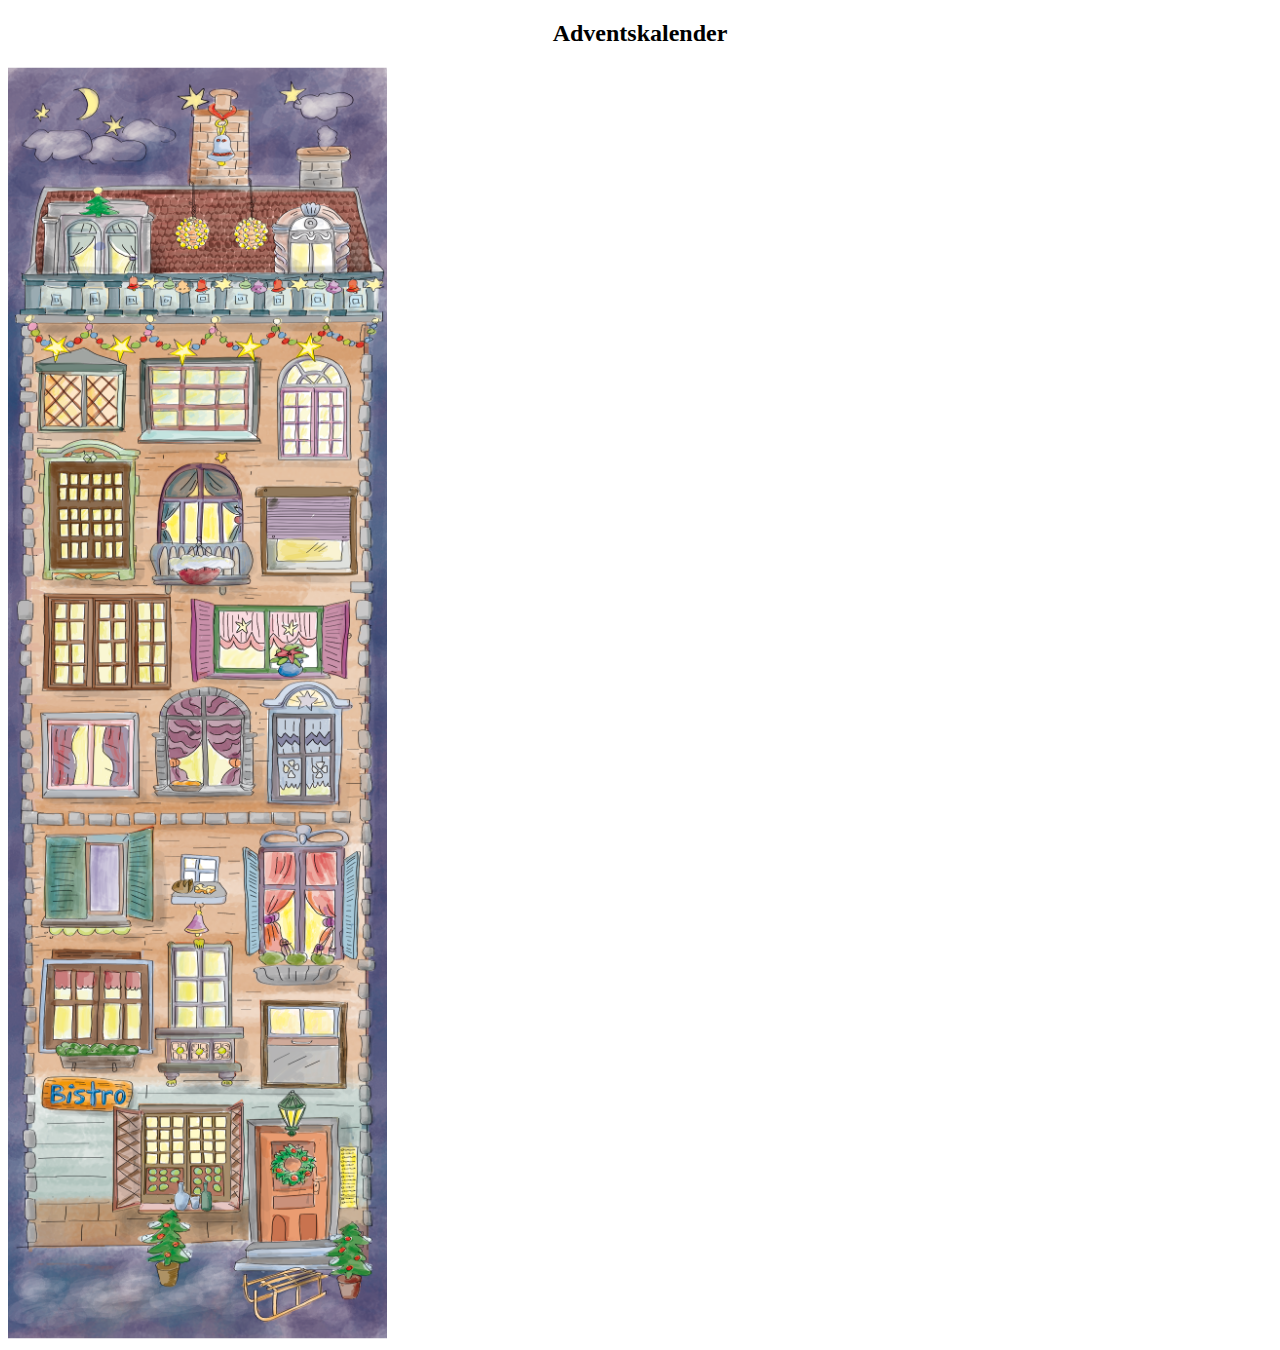
==== adventskalender/index.html @ 2e5c31ef "initial commit" ====
<!DOCTYPE html>
<html lang="en" xmlns="http://www.w3.org/1999/html">
<head>
    <meta charset="UTF-8">
    <link rel="stylesheet" href="./assets/styles/style.css">
    <title>Adventskalender</title>
    <script>
        function test(number) {
            alert('Du hast ' + number + ' geklickt!')
        }
    </script>
</head>
<body>
    <div class="bodycontainer">
        <div>
            <h2 align="center">Adventskalender</h2>
        </div>
        <div class="backgroundcontainer">
            <object class="backgroundimage" data="assets/images/bg.svg" alt="Background" type="image/svg+xml"/></object>
        </div>
    </div>
</body>
</html>
---- adventskalender/assets/styles/style.css ----
.bodycontainer {

}

.backgroundcontainer {

}
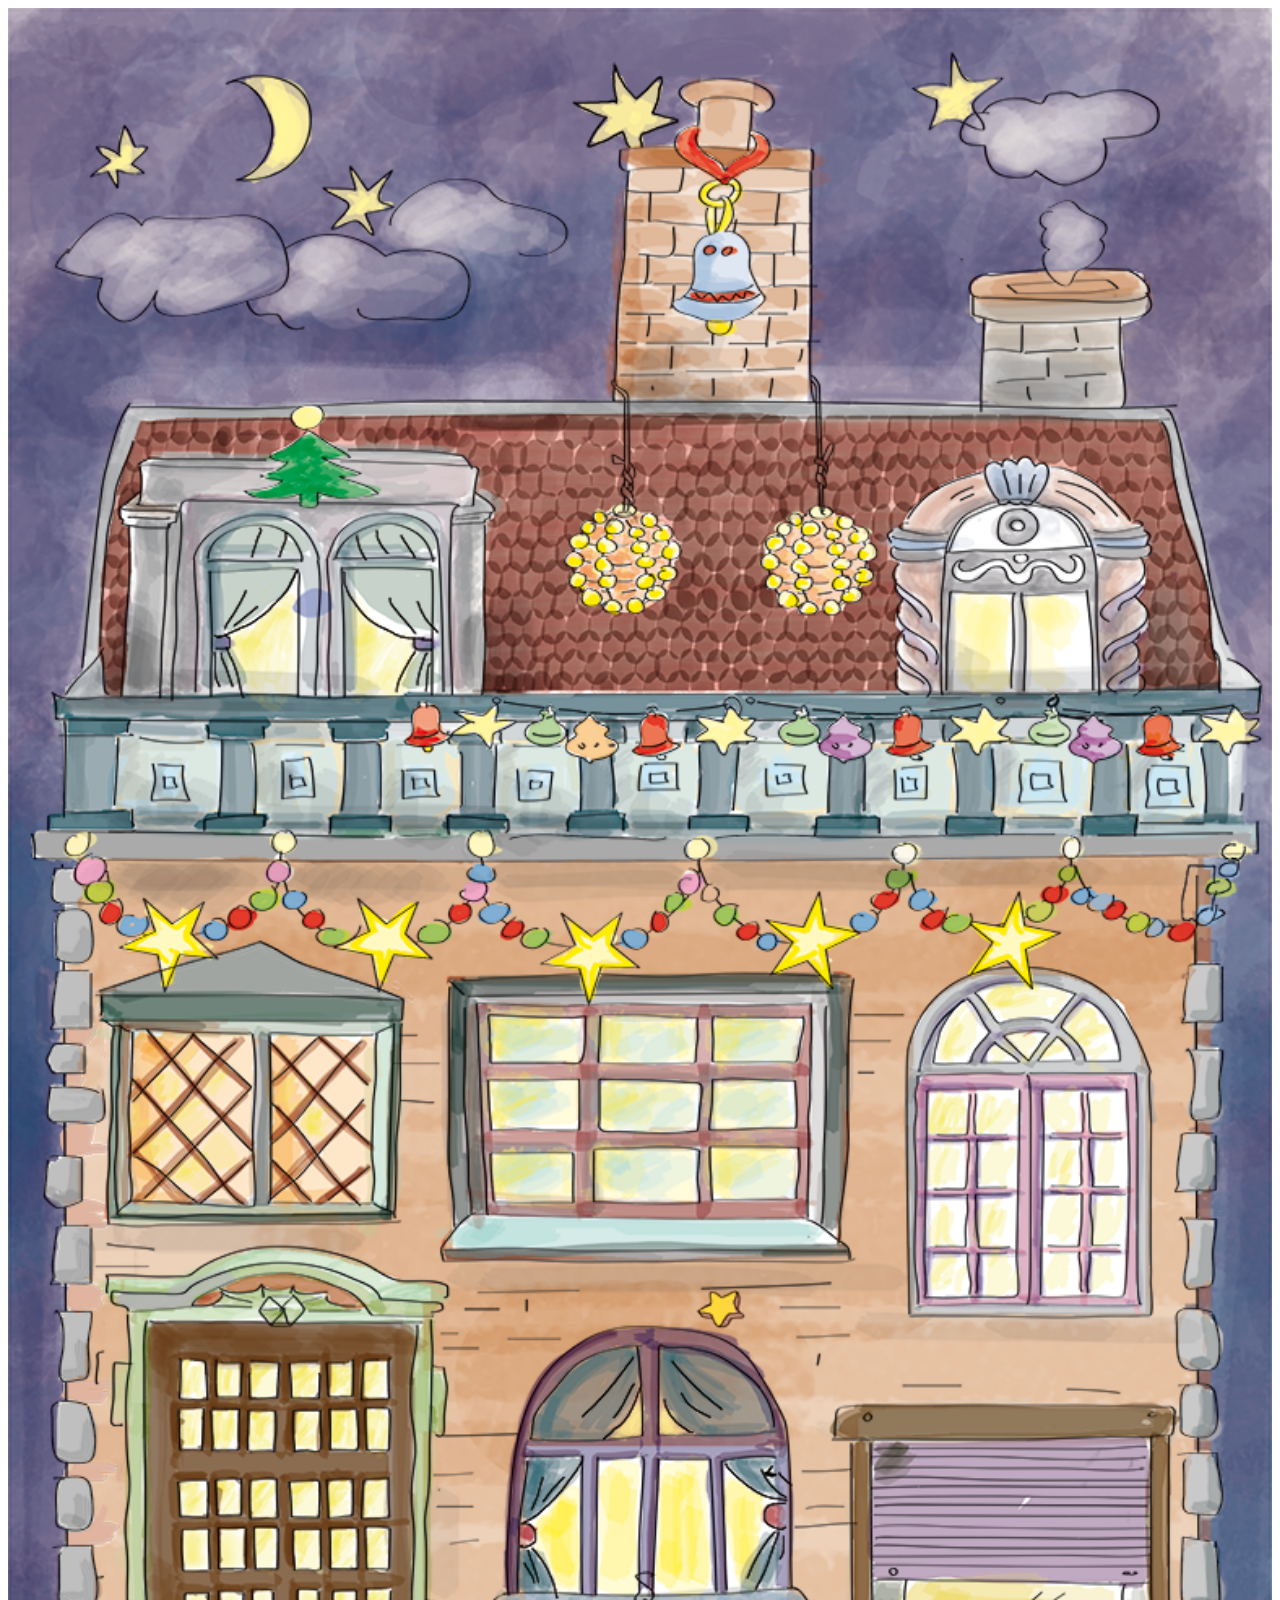
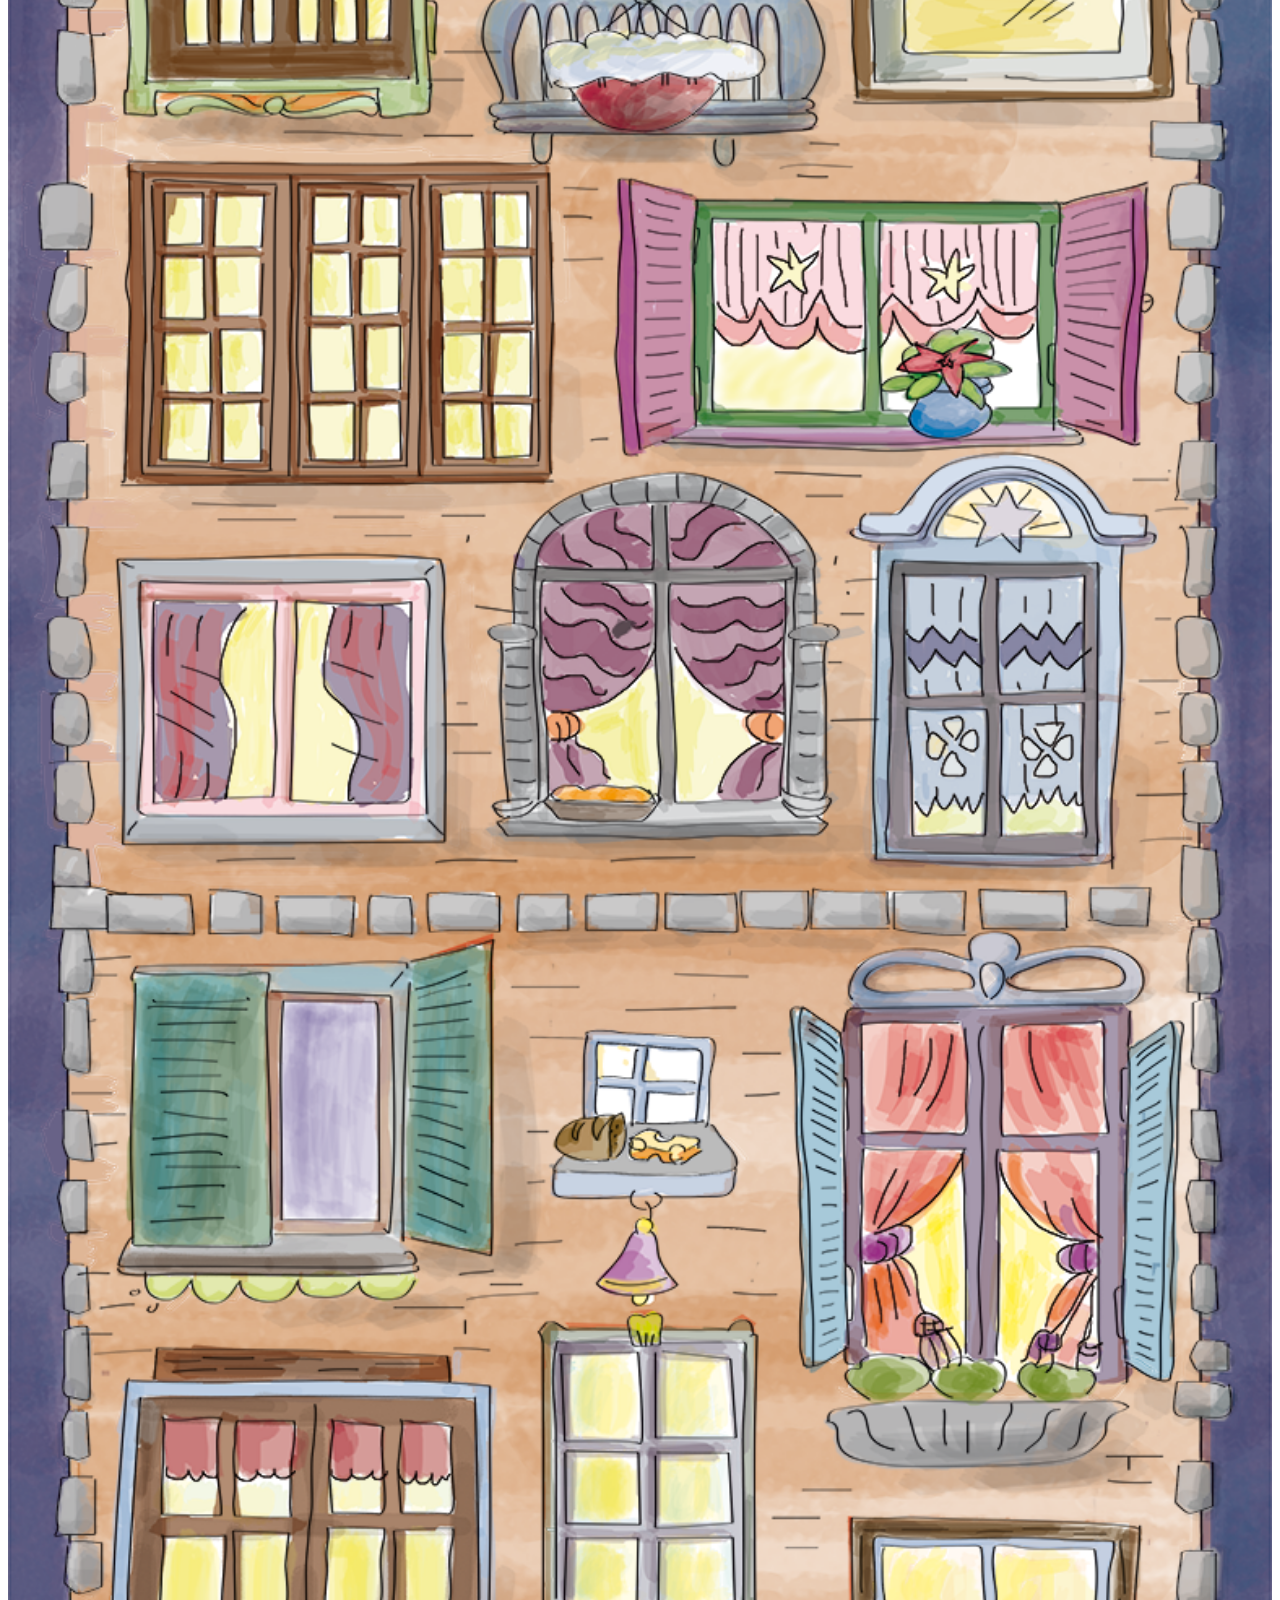
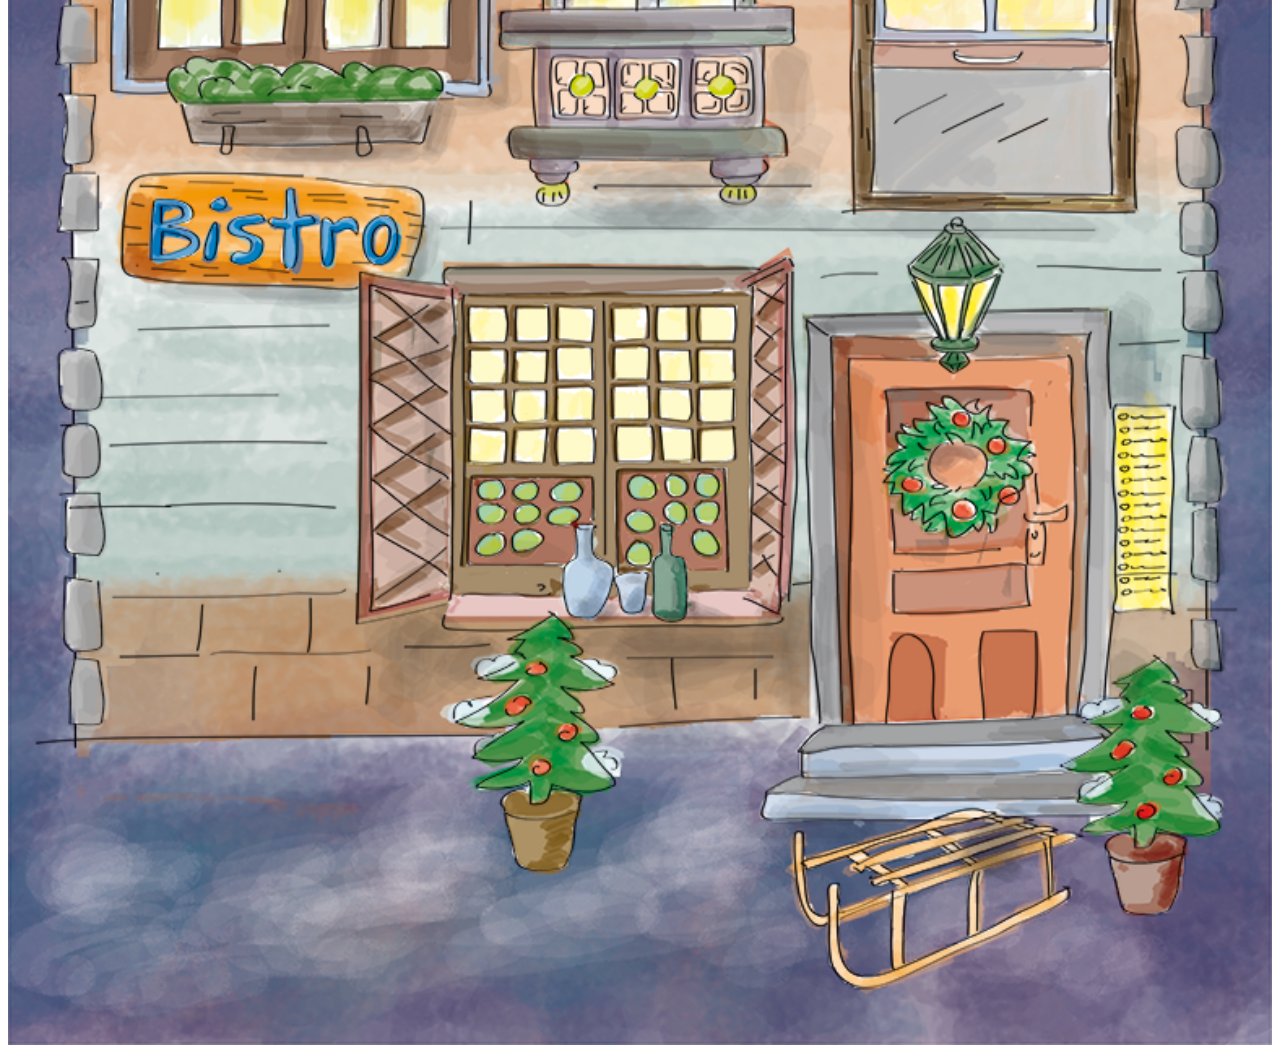
==== commit 27efd22c: "Impl. Modal JS-Logik" ====
--- a/adventskalender/index.html
+++ b/adventskalender/index.html
@@ -4,20 +4,21 @@
     <meta charset="UTF-8">
     <link rel="stylesheet" href="./assets/styles/style.css">
     <title>Adventskalender</title>
-    <script>
-        function test(number) {
-            alert('Du hast ' + number + ' geklickt!')
-        }
-    </script>
+
 </head>
 <body>
-    <div class="bodycontainer">
-        <div>
-            <h2 align="center">Adventskalender</h2>
-        </div>
+<div id="modal" class="modal">
+    <div class="modal-content">
+        <span class="close">&times;</span>
+        <iframe src="assets/views/days/modalContent.html" title="2. Dezember" class="dayFrame" id="iframe"></iframe>
+    </div>
+</div>
+    <div class="bodyContainer">
         <div class="backgroundcontainer">
-            <object class="backgroundimage" data="assets/images/bg.svg" alt="Background" type="image/svg+xml"/></object>
+            <object id="background" class="backgroundimage" data="assets/images/bg.svg" type="image/svg+xml"></object>
         </div>
     </div>
+<script type="text/javascript" src="./assets/js/text.js"></script>
+<script type="text/javascript" src="./assets/js/base.js"></script>
 </body>
 </html>--- a/adventskalender/assets/styles/style.css
+++ b/adventskalender/assets/styles/style.css
@@ -1,7 +1,87 @@
-.bodycontainer {
+body {
+    font-family: Arial, sans-serif;
+}
+h2 {
+    font-size: 20px;
+    text-align: center;
+}
+h3 {
+    font-size: 16px;
+    text-align: center;
+}
+
+.storyText {
+    font-size: 12px;
+    text-align: center;
+}
+
+.bodyContainer {
+    display: flex;
+    justify-content: center;
+}
+
+/* The Modal (background) */
+.modal {
+    display: none; /* Hidden by default */
+    position: fixed; /* Stay in place */
+    z-index: 1; /* Sit on top */
+    left: 0;
+    top: 0;
+    width: 100%; /* Full width */
+    height: 100%; /* Full height */
+    background-color: rgb(0,0,0); /* Fallback color */
+    background-color: rgba(0,0,0,0.4); /* Black w/ opacity */
 
 }
 
+@media screen and (min-width: 768px) {
+    .modal-content {
+        background-color: #fefefe;
+        margin: 5% auto; /* 15% from the top and centered */
+        padding: 20px;
+        width: 90%; /* Could be more or less, depending on screen size */
+        height: 75%;
+        border-radius: 6px;
+    }
+
+    .close {
+        color: #aaa;
+        float: right;
+        font-size: 28px;
+        font-weight: bold;
+    }
+    .close:hover,
+    .close:focus {
+        color: black;
+        text-decoration: none;
+        cursor: pointer;
+    }
+
+    .modalframe {
+
+    }
+    .gifContainer {
+        height: 300px;
+        width: 300px;
+        display: inline-block;
+    }
+    .dayGif {
+        max-height: 100%;
+    }
+
+    .storyContainer {
+
+        display: inline-block;
+    }
+    .dayFrame {
+        border: none;
+        height: 400px;
+        width: 800px;
+    }
+}
 .backgroundcontainer {
-
+    width: 100%;
 }
+.backgroundimage {
+    width: 100%;
+}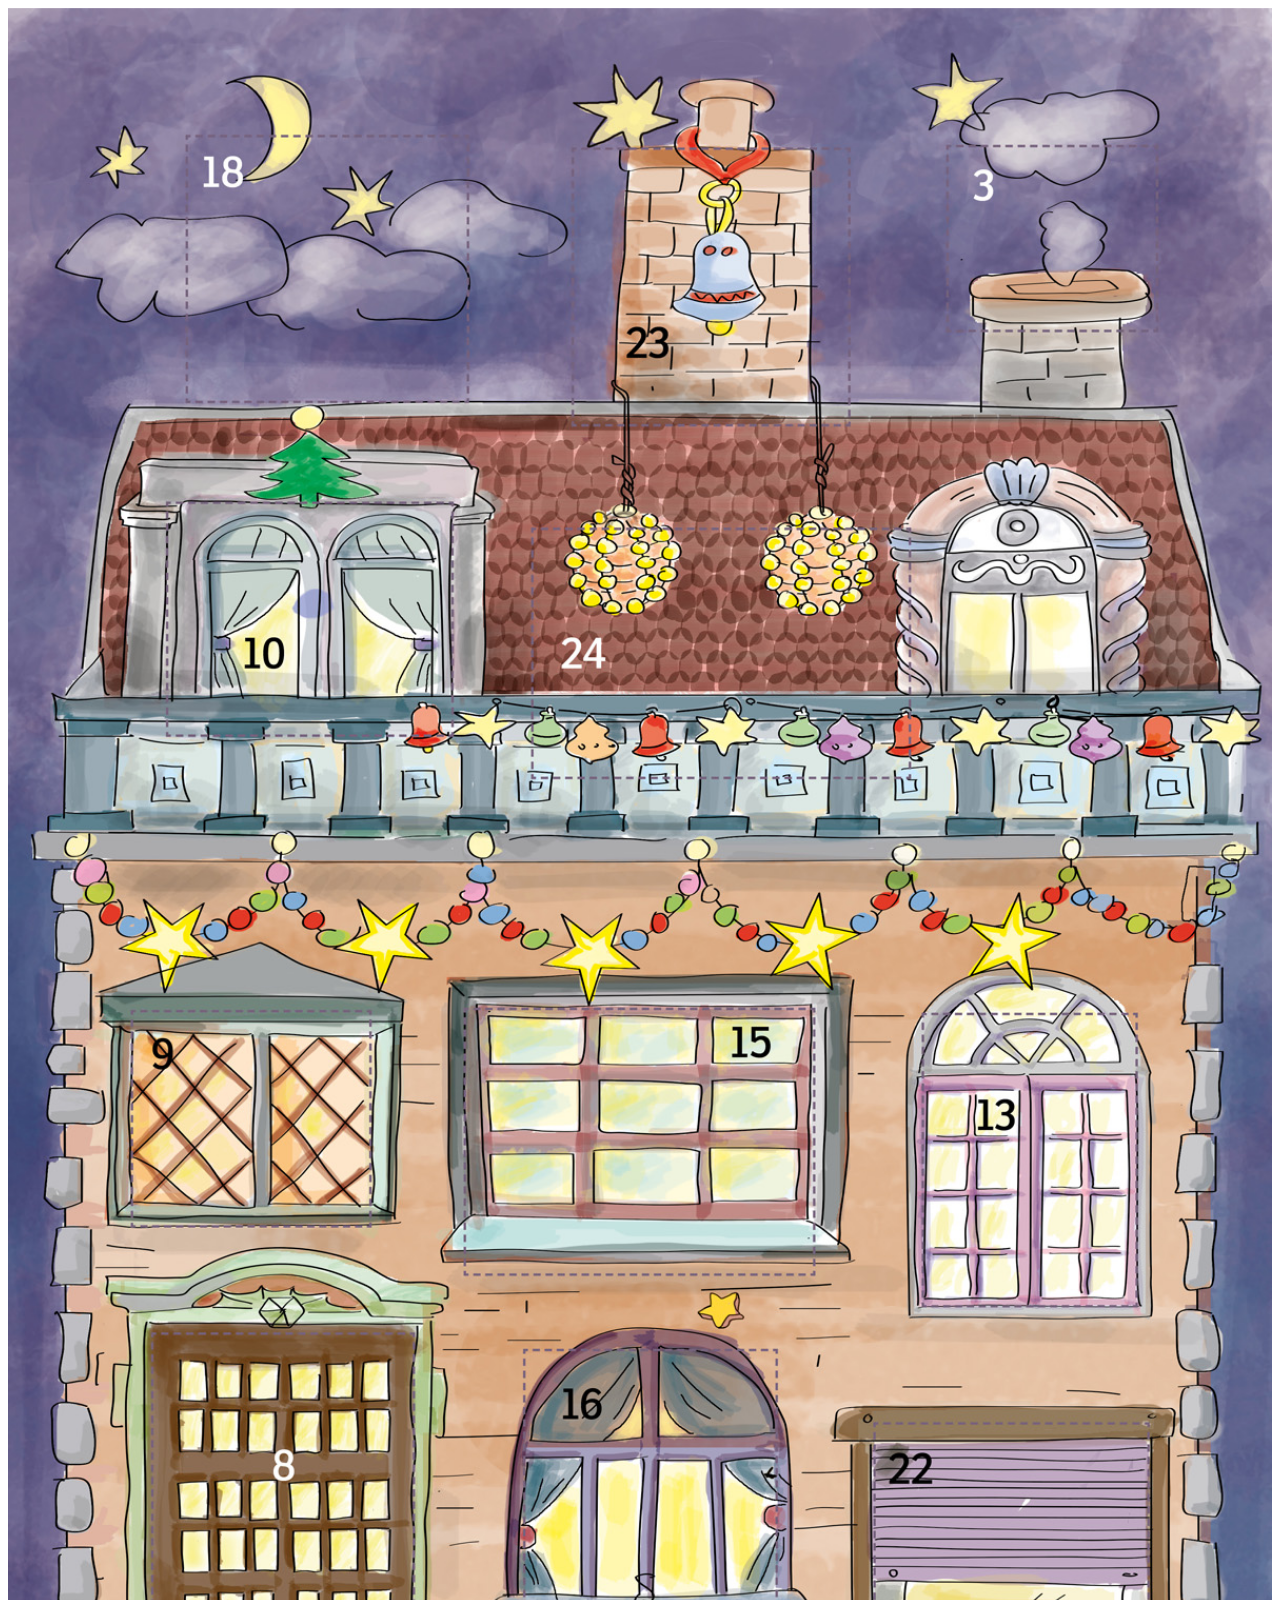
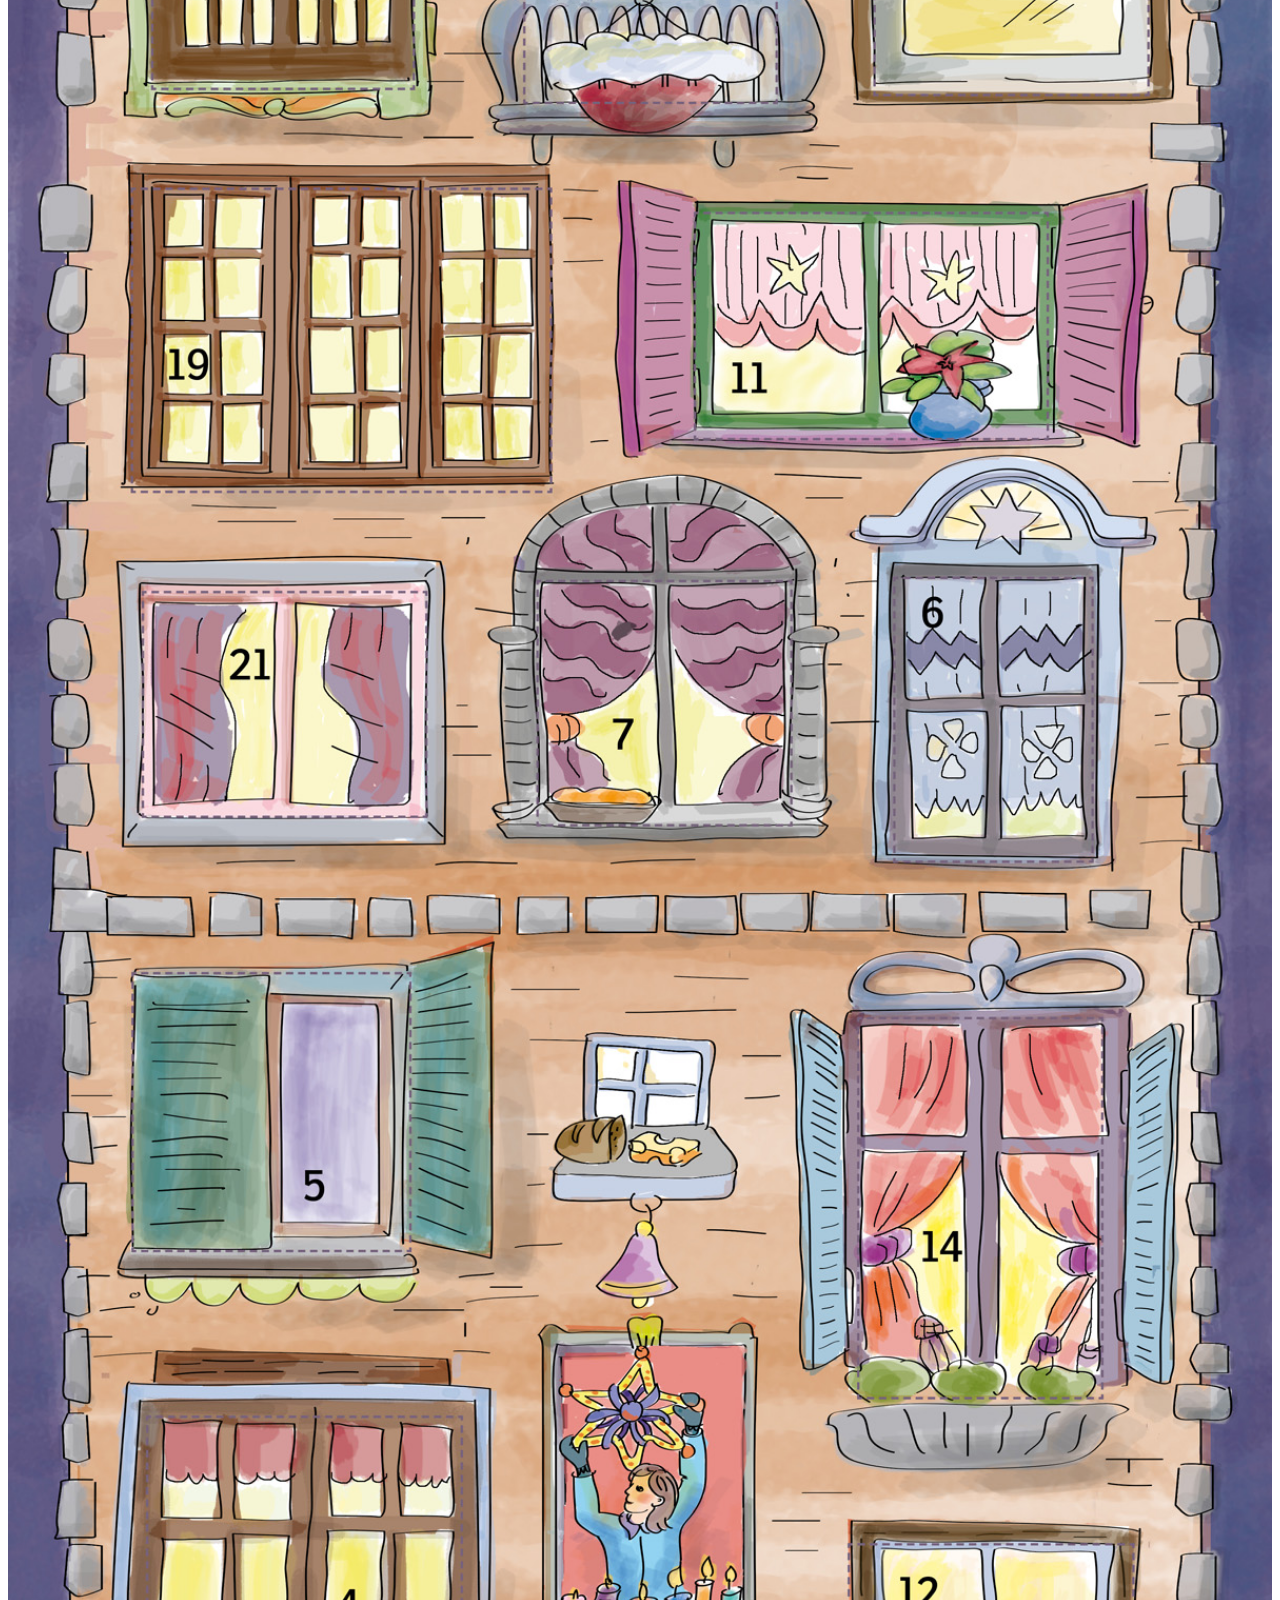
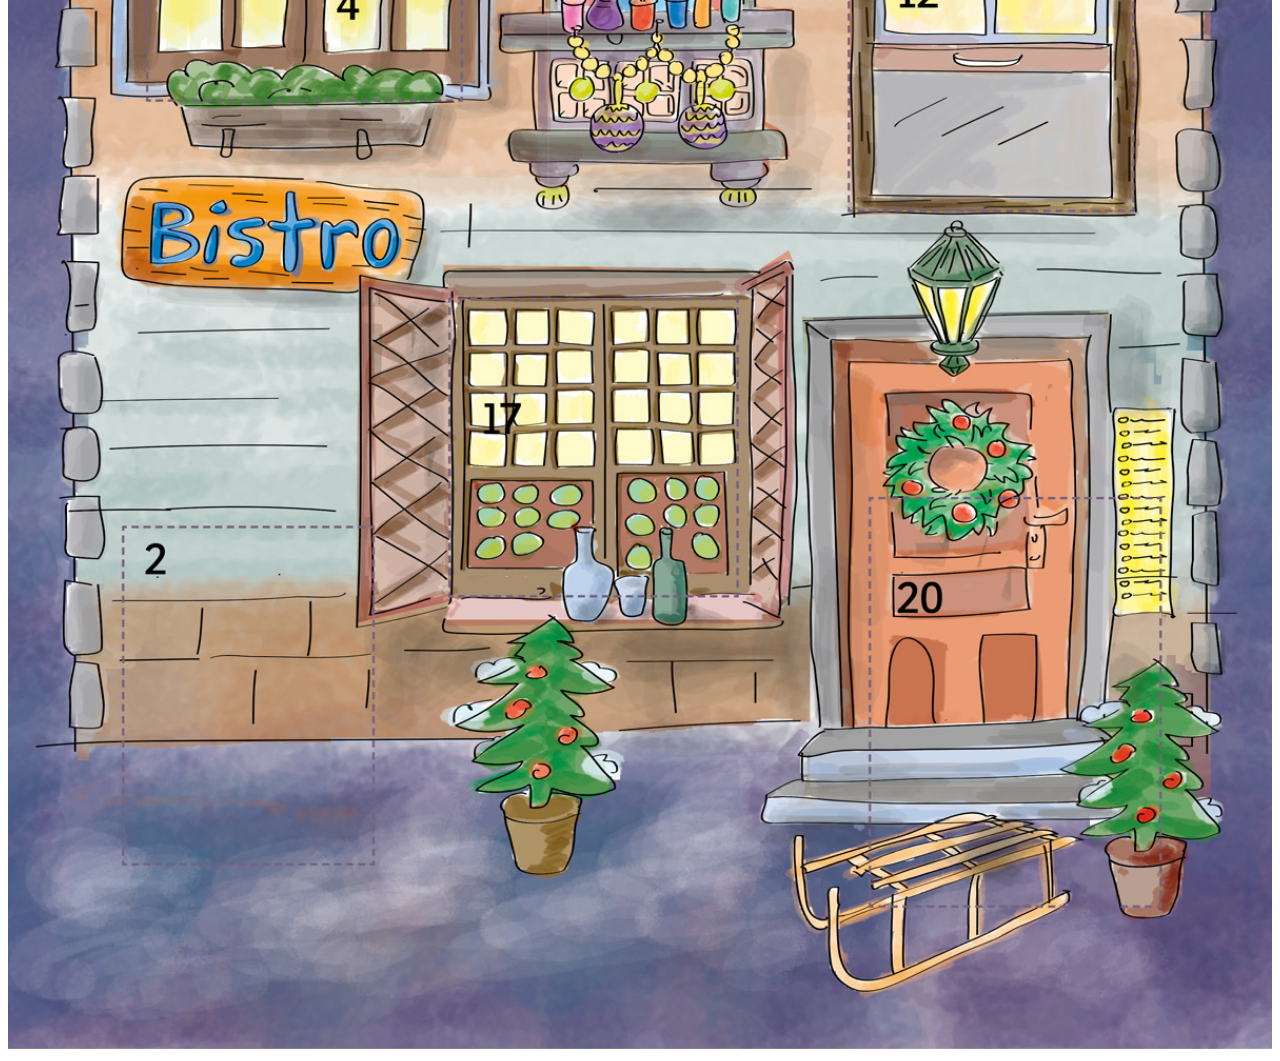
==== commit e866c582: "dynamisches hintergrundbild" ====
--- a/adventskalender/index.html
+++ b/adventskalender/index.html
@@ -2,23 +2,32 @@
 <html lang="en" xmlns="http://www.w3.org/1999/html">
 <head>
     <meta charset="UTF-8">
-    <link rel="stylesheet" href="./assets/styles/style.css">
+    <meta content="width=device-width, initial-scale=1.0" name="viewport">
+    <link href="./assets/styles/style.css" rel="stylesheet">
     <title>Adventskalender</title>
+    <script type="text/javascript">
+        let bgDay = 2;
+        let bg = bgDay + ".svg";
+    </script>
 
 </head>
 <body>
-<div id="modal" class="modal">
+<div class="modal" id="modal">
     <div class="modal-content">
         <span class="close">&times;</span>
-        <iframe src="assets/views/days/modalContent.html" title="2. Dezember" class="dayFrame" id="iframe"></iframe>
+        <iframe class="dayFrame" id="iframe" src="assets/views/days/modalContent.html" title="Adventskalender"></iframe>
     </div>
 </div>
-    <div class="bodyContainer">
-        <div class="backgroundcontainer">
-            <object id="background" class="backgroundimage" data="assets/images/bg.svg" type="image/svg+xml"></object>
-        </div>
+<div class="bodyContainer">
+    <div class="backgroundcontainer">
+        <object class="backgroundimage" data="" id="background" type="image/svg+xml"></object>
     </div>
-<script type="text/javascript" src="./assets/js/text.js"></script>
-<script type="text/javascript" src="./assets/js/base.js"></script>
+</div>
+<script type="text/javascript">
+    let bgImage = document.getElementById('background');
+    bgImage.data = "./assets/images/bg/" + bg;
+</script>
+<script src="./assets/js/text.js" type="text/javascript"></script>
+<script src="./assets/js/base.js" type="text/javascript"></script>
 </body>
 </html>--- a/adventskalender/assets/styles/style.css
+++ b/adventskalender/assets/styles/style.css
@@ -1,17 +1,14 @@
+html {
+    font-size: 16px;
+}
+
 body {
-    font-family: Arial, sans-serif;
-}
-h2 {
-    font-size: 20px;
-    text-align: center;
-}
+    font-family: Roboto, sans-serif;
+    color: #990011FF;
+}
+
 h3 {
-    font-size: 16px;
-    text-align: center;
-}
-
-.storyText {
-    font-size: 12px;
+    font-size: 1.2rem;
     text-align: center;
 }
 
@@ -20,68 +17,207 @@
     justify-content: center;
 }
 
-/* The Modal (background) */
+.backgroundcontainer {
+    width: 100%;
+}
+
+.backgroundimage {
+    width: 100%;
+}
+
+.spenden-button {
+    font-size: 1.5rem;
+    background-color: transparent;
+    border-radius: 25px;
+    justify-content: center;
+    -webkit-box-align: center;
+    padding-left: 25px;
+    padding-right: 55px;
+    padding-top: 15px;
+    height: 50px;
+    left: auto;
+    top: auto;
+    right: 2%;
+    bottom: auto;
+    display: flex;
+    -webkit-box-pack: center;
+    background-image: url("https://assets.website-files.com/5dd94576cd7d375c4918929e/5dd97d6e05da58df649a4b5e_Pfeil_svg.svg"), linear-gradient(90deg, #d81130, #d81130 15%, #970000);
+    background-position: 90% 50%, 0 0;
+    background-size: 10px, auto;
+    background-repeat: no-repeat, repeat;
+    color: #fff;
+    text-decoration: none;
+
+}
+
+.spenden-button:hover {
+    outline: 0;
+    transform: translate(0px, 0px);
+    background-image: linear-gradient(180deg, hsla(0, 0%, 100%, 0.2), hsla(0, 0%, 100%, 0.2)), url("https://assets.website-files.com/5dd94576cd7d375c4918929e/5dd97d6e05da58df649a4b5e_Pfeil_svg.svg"), linear-gradient(135deg, #d81130, #d81130 15%, #970000);
+    background-position: 0 0, 90% 50%, 0 0;
+    background-size: auto, 10px, auto;
+    background-repeat: repeat, no-repeat, repeat;
+    color: #fff;
+}
+
 .modal {
-    display: none; /* Hidden by default */
-    position: fixed; /* Stay in place */
-    z-index: 1; /* Sit on top */
+    display: none;
+    position: fixed;
+    z-index: 1;
     left: 0;
     top: 0;
-    width: 100%; /* Full width */
-    height: 100%; /* Full height */
-    background-color: rgb(0,0,0); /* Fallback color */
-    background-color: rgba(0,0,0,0.4); /* Black w/ opacity */
-
-}
+    width: 100%;
+    height: 100%;
+    background-color: rgb(0, 0, 0);
+    background-color: rgba(0, 0, 0, 0.4);
+
+}
+
+
+.close {
+    color: #aaa;
+    float: right;
+    font-size: 40px;
+    font-weight: bold;
+}
+
+.close:hover,
+.close:focus {
+    color: black;
+    text-decoration: none;
+    cursor: pointer;
+}
+
+.dayFrame {
+    width: 100%;
+    border: none;
+    height: 90%;
+
+}
+
 
 @media screen and (min-width: 768px) {
     .modal-content {
+        background-color: #FCF6F5FF;
+        margin: 2% auto;
+        padding: 20px;
+        width: 80%;
+        height: 70%;
+        border-radius: 6px;
+
+    }
+
+    .iframe-content {
+        grid-template-columns: repeat(2, 1fr);
+        grid-template-rows: 1fr;
+    }
+
+
+    .storyContainer {
+        grid-area: 1 / 2 / 2 / 3;
+        max-height: 70%;
+        max-width: 100%;
+    }
+
+    .storyText {
+        font-size: 1.8rem;
+        line-height: 1.5;
+    }
+
+    .gifContainer {
+        grid-area: 1 / 1 / 2 / 2;
+        max-height: 70%;
+        max-width: 100%;
+    }
+
+    .button-container {
+        z-index: 999999;
+        display: -webkit-box;
+        display: -webkit-flex;
+        display: -ms-flexbox;
+        display: flex;
+        margin-right: 50px;
+        position: absolute;
+        bottom: 0;
+        right: 0;
+    }
+
+    .arrow {
+        height: 32px;
+        margin-left: 32px;
+        margin-right: 32px;
+    }
+
+    h2 {
+        font-size: 2rem;
+        text-align: center;
+    }
+
+}
+
+@media screen and (max-width: 767px) {
+    .modal-content {
         background-color: #fefefe;
-        margin: 5% auto; /* 15% from the top and centered */
-        padding: 20px;
-        width: 90%; /* Could be more or less, depending on screen size */
-        height: 75%;
+        margin: 5% auto;
+        padding: 10px;
+        width: 80%;
+        height: 65%;
         border-radius: 6px;
-    }
-
-    .close {
-        color: #aaa;
-        float: right;
-        font-size: 28px;
-        font-weight: bold;
-    }
-    .close:hover,
-    .close:focus {
-        color: black;
-        text-decoration: none;
-        cursor: pointer;
-    }
-
-    .modalframe {
-
-    }
+
+    }
+
+    .iframe-content {
+        grid-template-columns: 1fr;
+        grid-template-rows: repeat(2, 1fr);
+    }
+
     .gifContainer {
-        height: 300px;
-        width: 300px;
+        grid-area: 1 / 1 / 2 / 2;
+        max-height: 100%;
+    }
+
+    .storyContainer {
+        grid-area: 2 / 1 / 3 / 2;
+        max-width: 100%;
+    }
+
+    .storyText {
+        font-size: 0.9rem;
+        line-height: 1.5;
+    }
+
+    .button-container {
+        width: 90%;
+        z-index: 999999;
+        display: -webkit-box;
+        display: -webkit-flex;
+        display: -ms-flexbox;
         display: inline-block;
-    }
-    .dayGif {
-        max-height: 100%;
-    }
-
-    .storyContainer {
-
-        display: inline-block;
-    }
-    .dayFrame {
-        border: none;
-        height: 400px;
-        width: 800px;
-    }
-}
-.backgroundcontainer {
-    width: 100%;
-}
-.backgroundimage {
-    width: 100%;
+        position: fixed;
+        bottom: 0;
+
+    }
+
+    .arrow {
+        height: 24px;
+        margin-left: 6px;
+        margin-right: 6px;
+    }
+
+    h2 {
+        font-size: 1.5rem;
+        text-align: center;
+    }
+}
+
+.iframe-content {
+    display: grid;
+    grid-column-gap: 0;
+    grid-row-gap: 0;
+}
+
+.dayGif {
+    height: 100%;
+    width: 100%;
+    object-fit: contain;
 }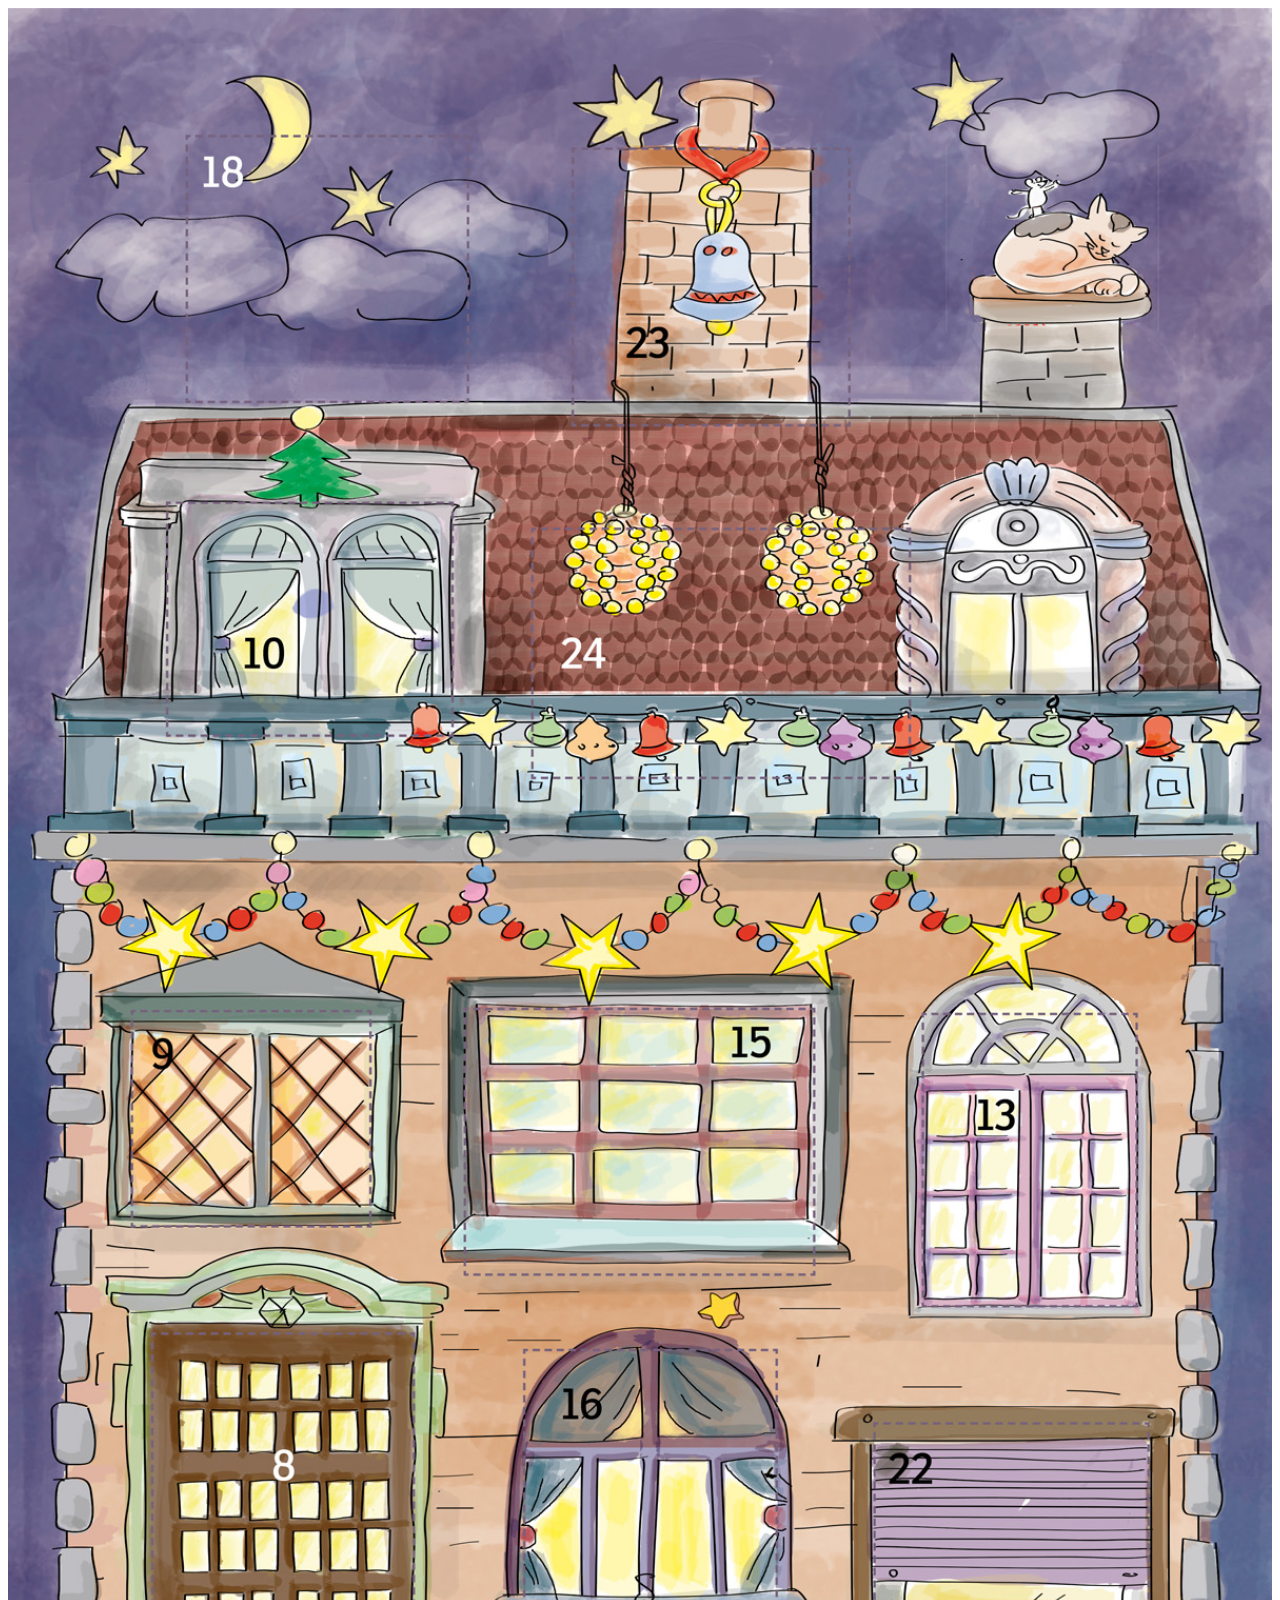
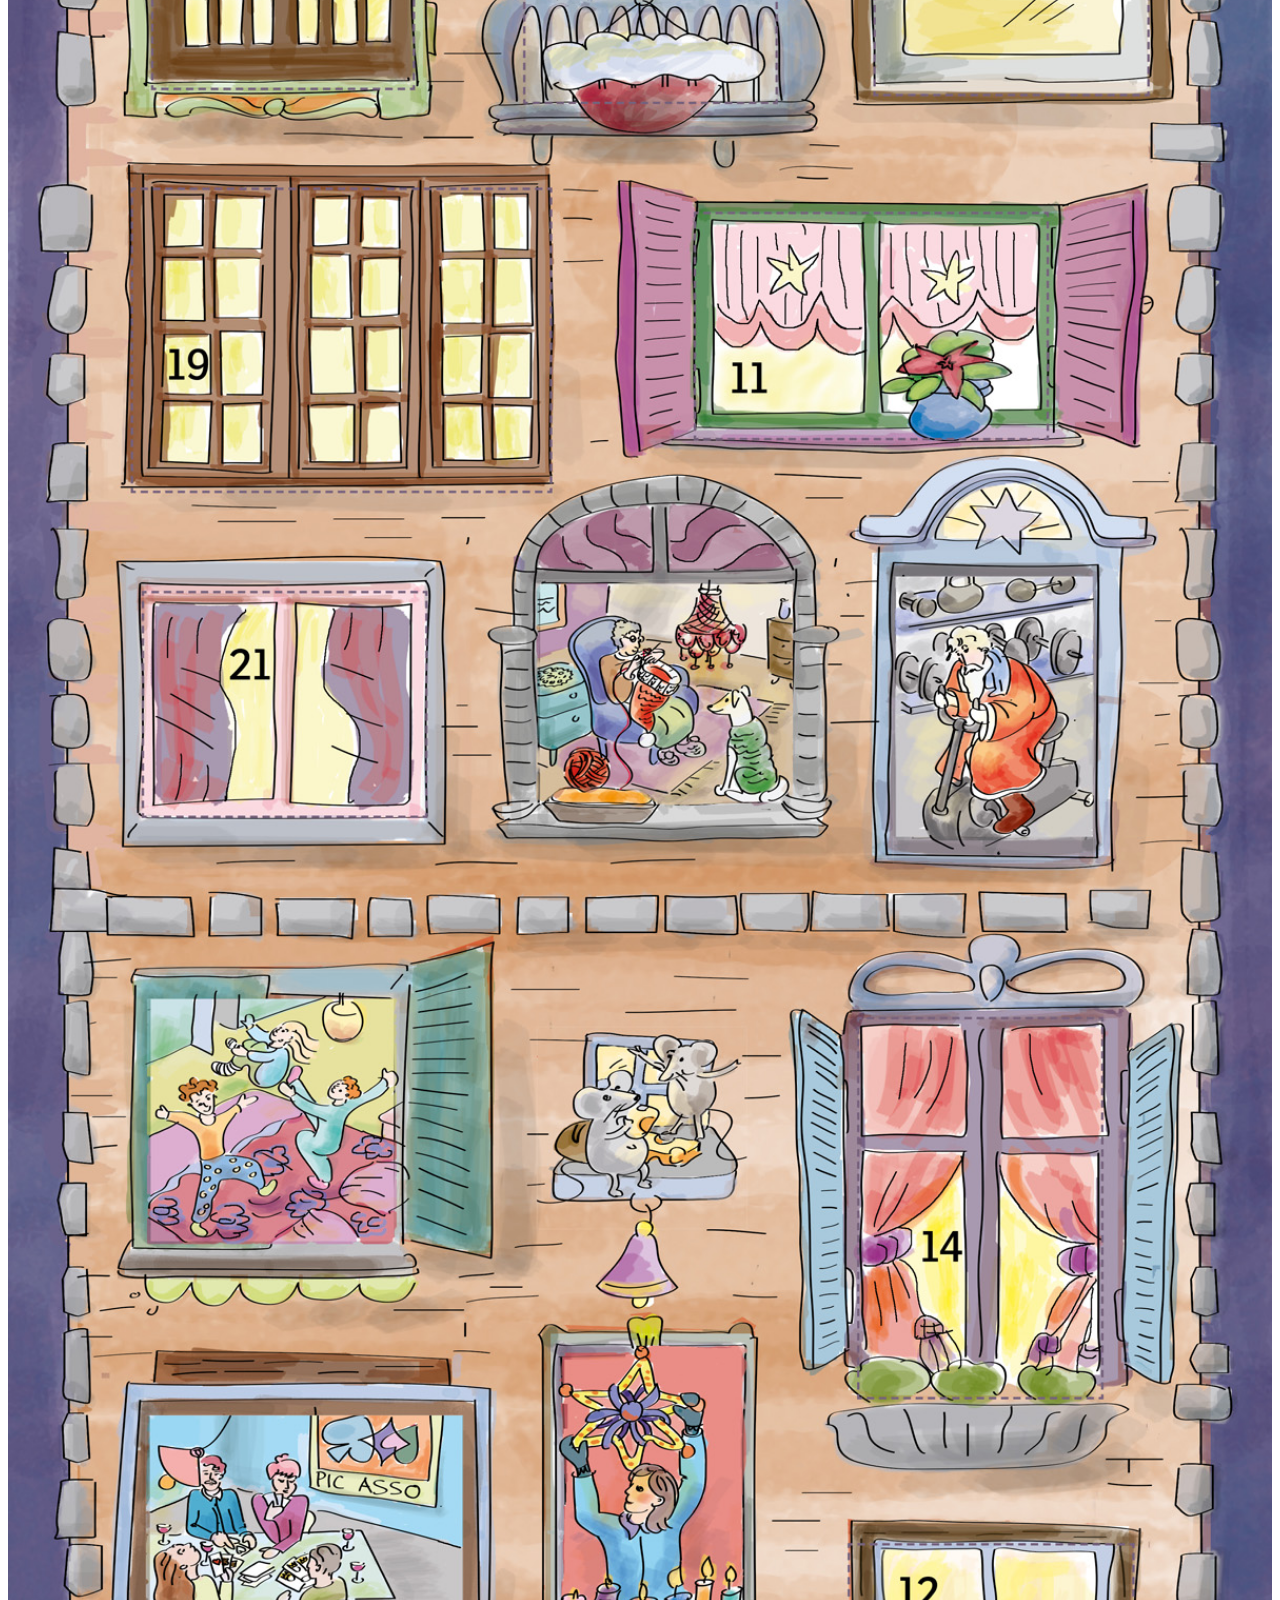
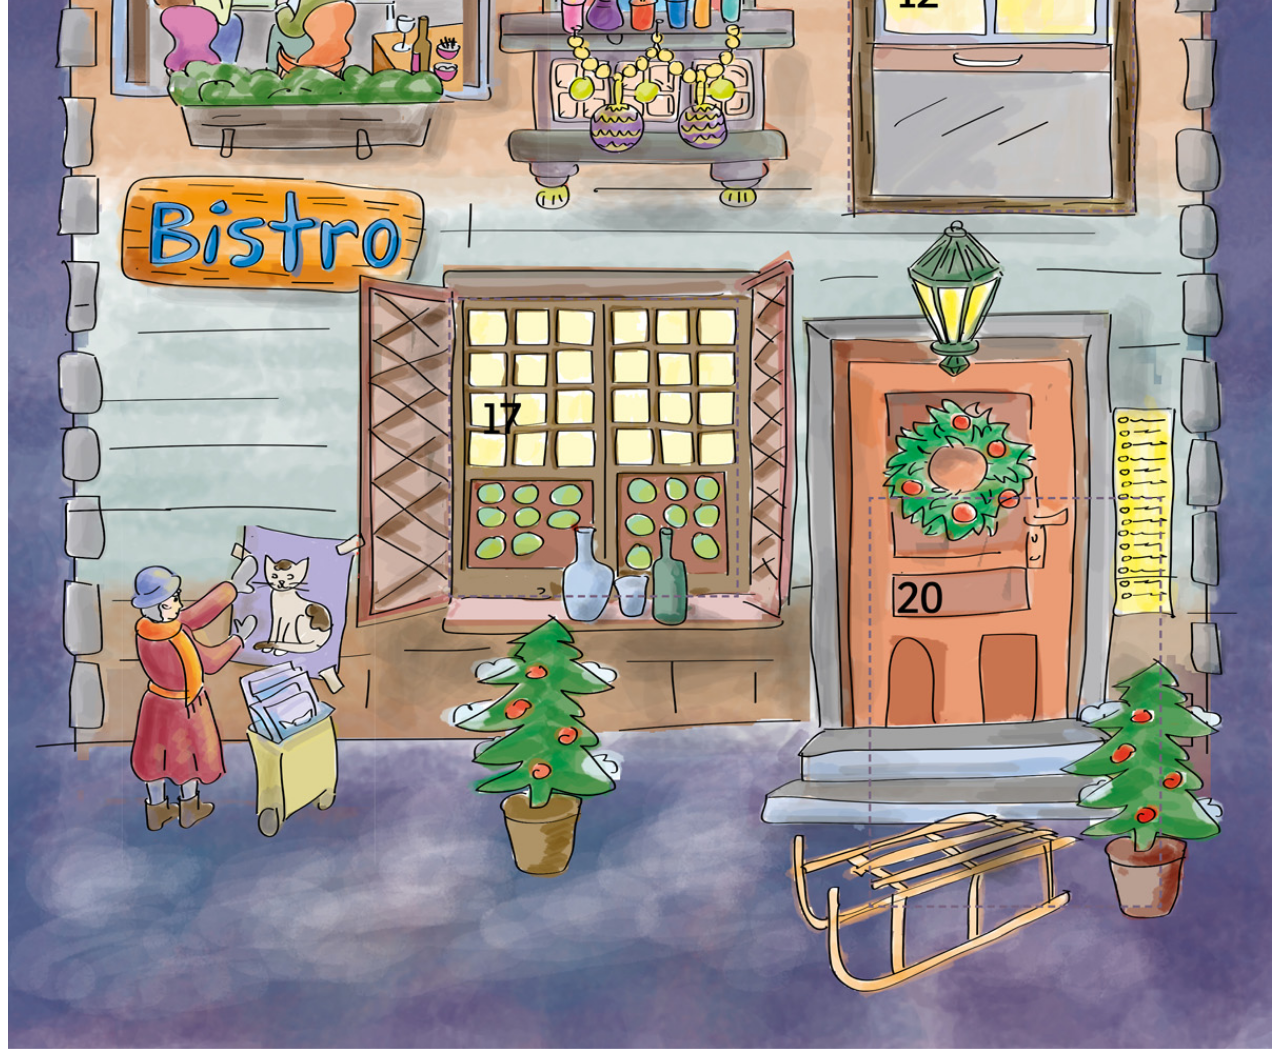
==== commit b1f1fe4e: "alle hintergrundbilder" ====
--- a/adventskalender/index.html
+++ b/adventskalender/index.html
@@ -6,7 +6,7 @@
     <link href="./assets/styles/style.css" rel="stylesheet">
     <title>Adventskalender</title>
     <script type="text/javascript">
-        let bgDay = 2;
+        let bgDay = 8;
         let bg = bgDay + ".svg";
     </script>
 
@@ -25,7 +25,11 @@
 </div>
 <script type="text/javascript">
     let bgImage = document.getElementById('background');
-    bgImage.data = "./assets/images/bg/" + bg;
+    if (bgDay >= 25) {
+        bgImage.data = "./assets/images/bg/25.svg"
+    } else {
+        bgImage.data = "./assets/images/bg/" + bg;
+    }
 </script>
 <script src="./assets/js/text.js" type="text/javascript"></script>
 <script src="./assets/js/base.js" type="text/javascript"></script>
--- a/adventskalender/assets/styles/style.css
+++ b/adventskalender/assets/styles/style.css
@@ -98,7 +98,7 @@
 
 @media screen and (min-width: 768px) {
     .modal-content {
-        background-color: #FCF6F5FF;
+        background-color: antiquewhite;
         margin: 2% auto;
         padding: 20px;
         width: 80%;
@@ -157,7 +157,7 @@
 
 @media screen and (max-width: 767px) {
     .modal-content {
-        background-color: #fefefe;
+        background-color: antiquewhite;
         margin: 5% auto;
         padding: 10px;
         width: 80%;
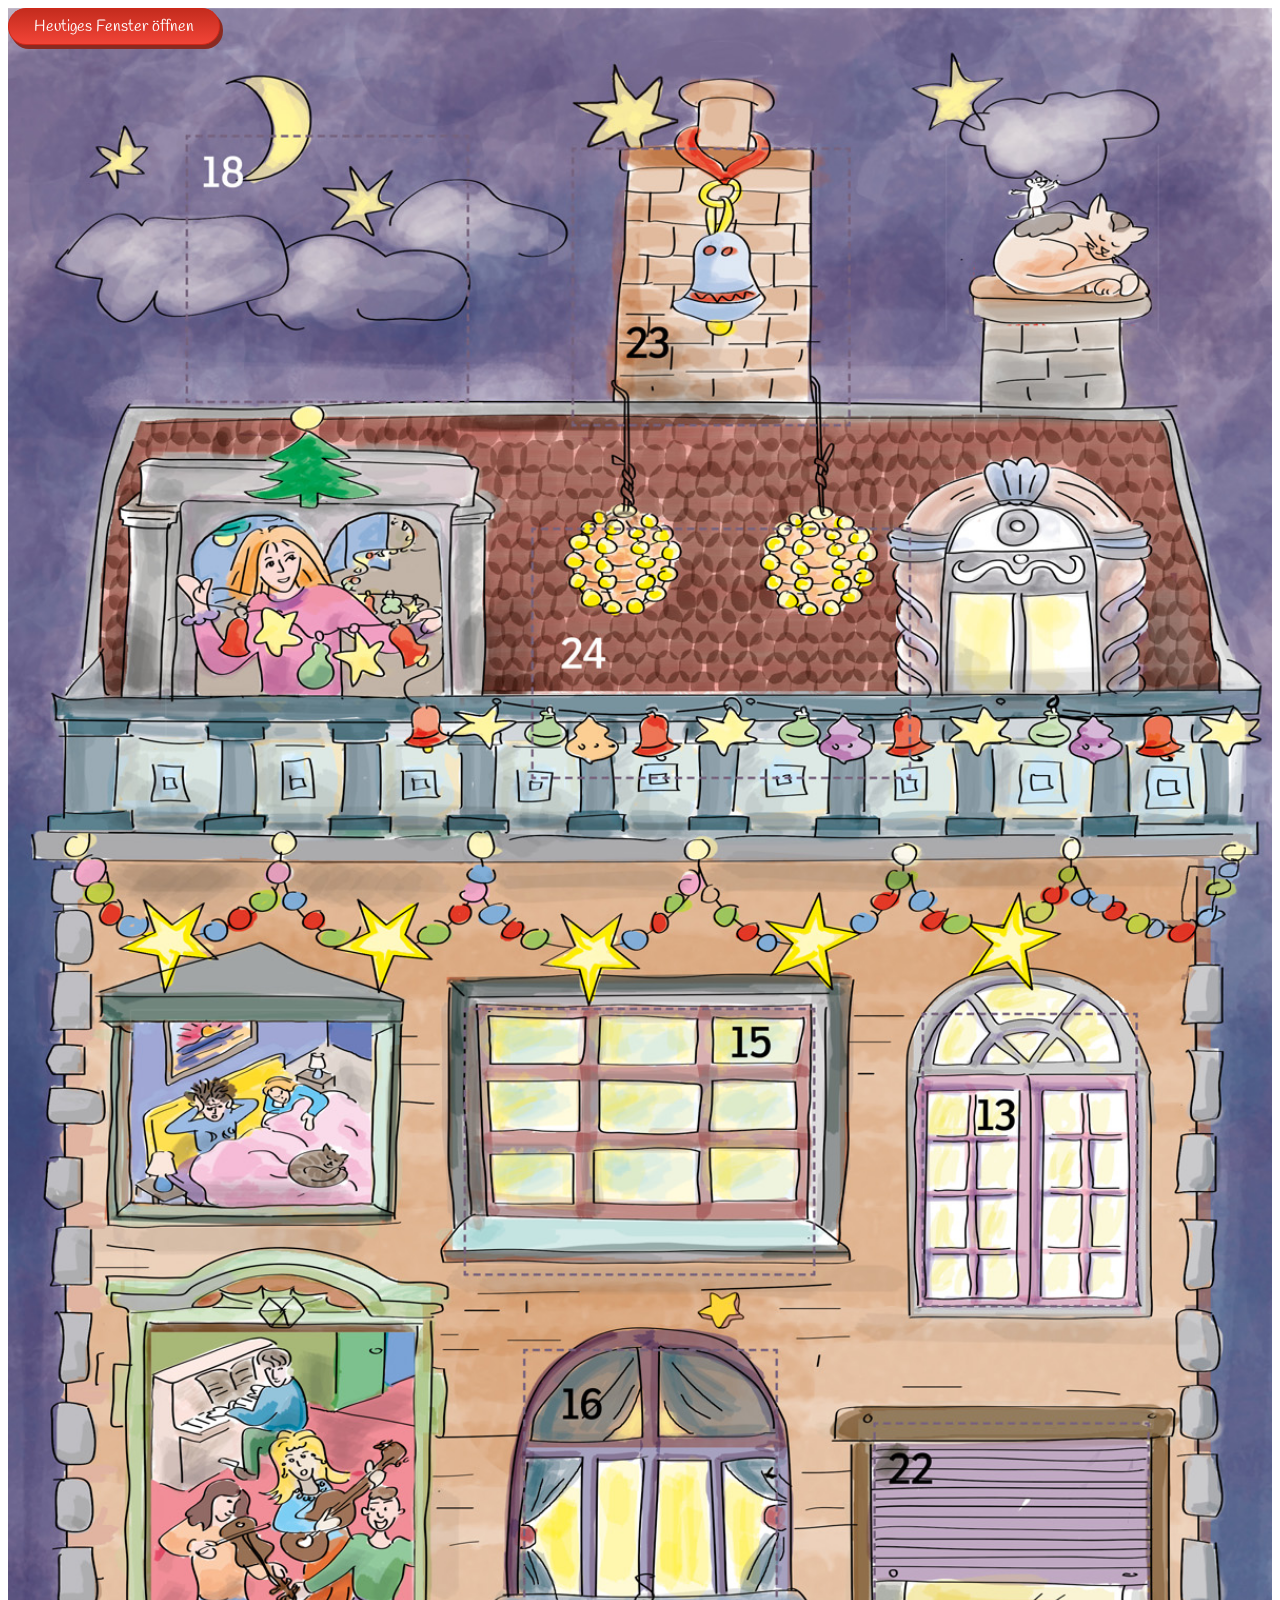
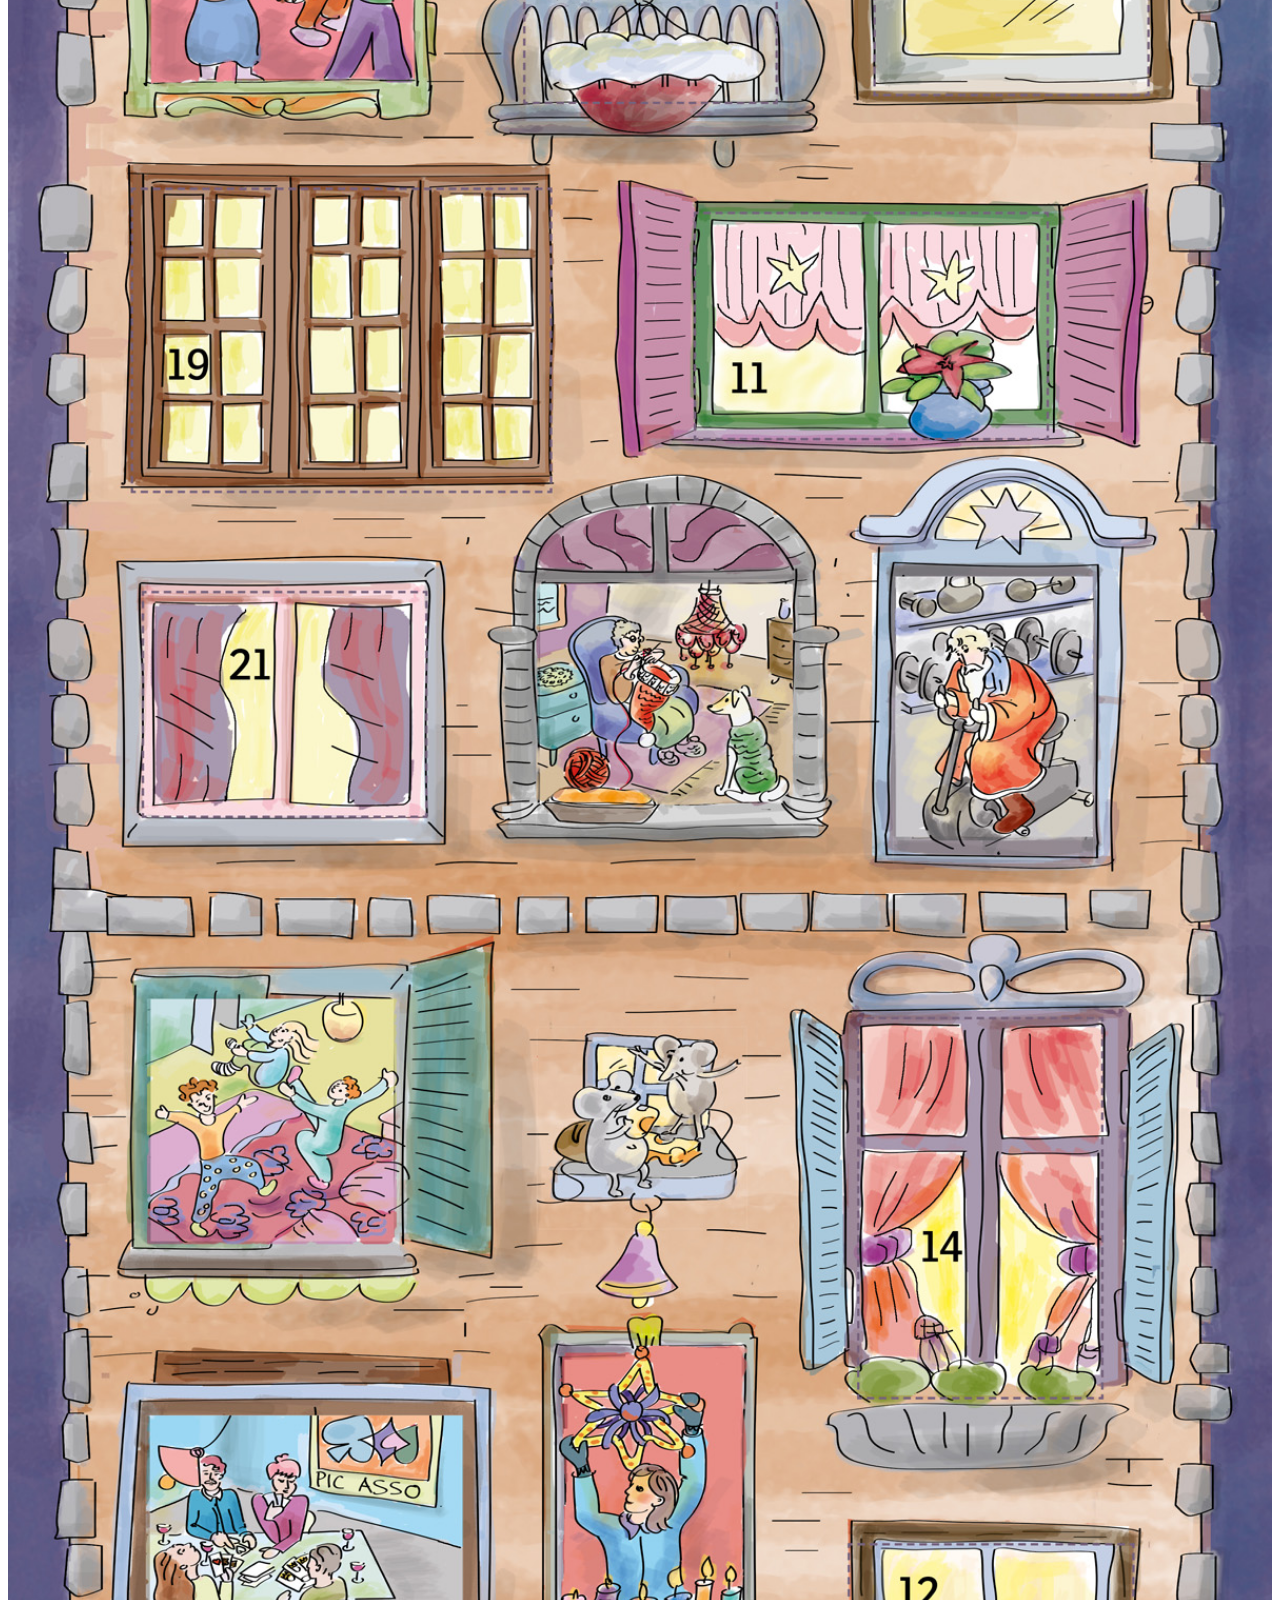
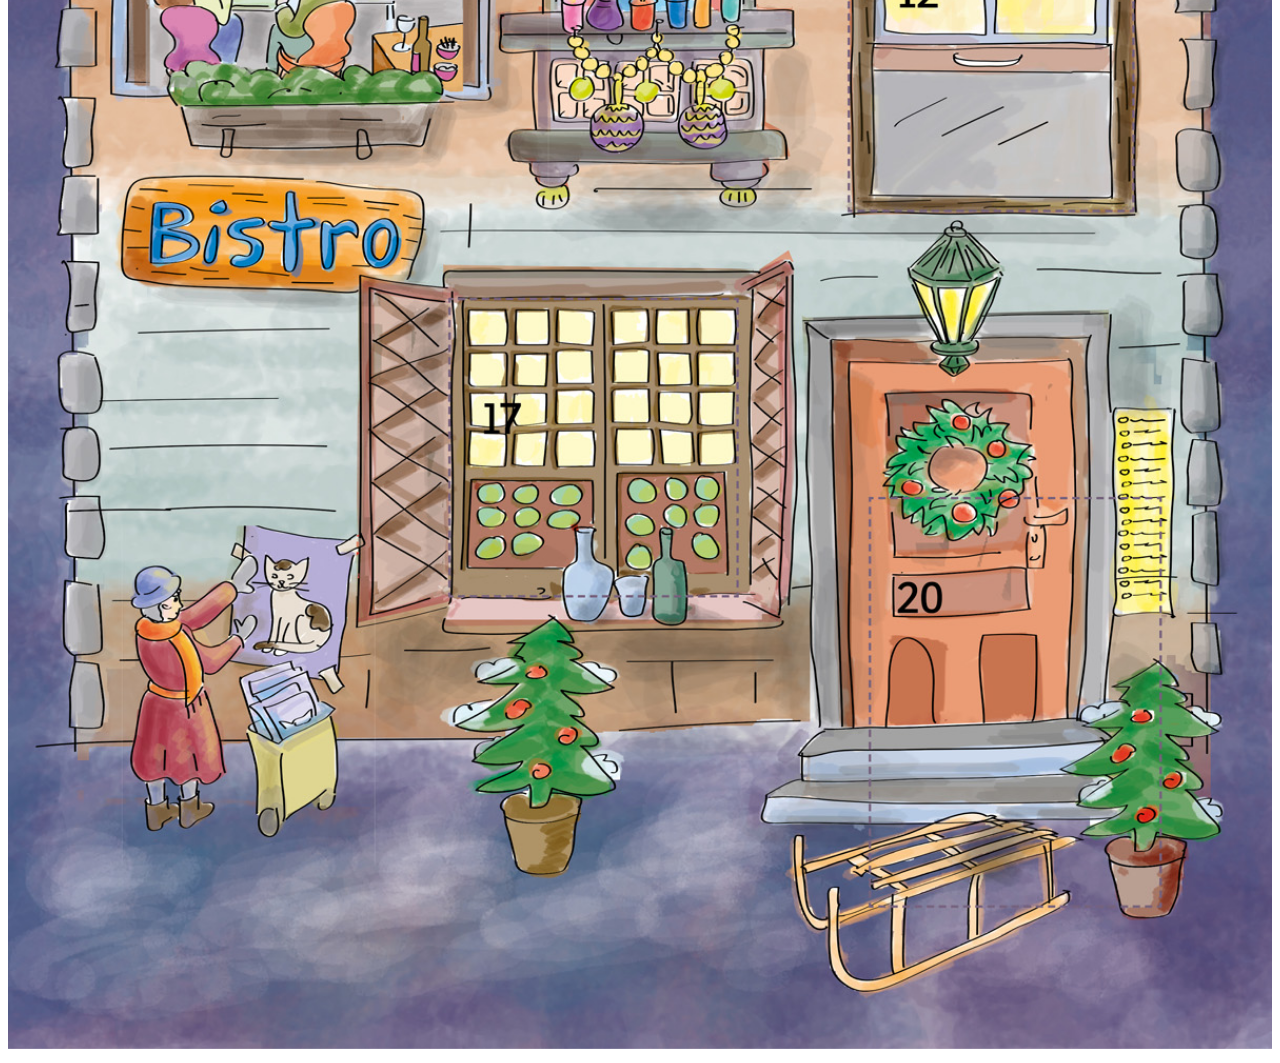
==== commit d08b54c6: "fertig ausser live-tageslogik" ====
--- a/adventskalender/index.html
+++ b/adventskalender/index.html
@@ -4,9 +4,12 @@
     <meta charset="UTF-8">
     <meta content="width=device-width, initial-scale=1.0" name="viewport">
     <link href="./assets/styles/style.css" rel="stylesheet">
+    <link href="https://fonts.googleapis.com" rel="preconnect">
+    <link crossorigin href="https://fonts.gstatic.com" rel="preconnect">
+    <link href="https://fonts.googleapis.com/css2?family=Handlee&display=swap" rel="stylesheet">
     <title>Adventskalender</title>
     <script type="text/javascript">
-        let bgDay = 8;
+        let bgDay = 11;
         let bg = bgDay + ".svg";
     </script>
 
@@ -14,13 +17,34 @@
 <body>
 <div class="modal" id="modal">
     <div class="modal-content">
-        <span class="close">&times;</span>
-        <iframe class="dayFrame" id="iframe" src="assets/views/days/modalContent.html" title="Adventskalender"></iframe>
+        <div class="modal-header">
+            <h2>
+                <img alt="links" class="arrow" id="arrowLeft" src="./assets/images/left.png">
+                <span id="dayToday"></span>. Dezember
+                <img alt="rechts" class="arrow" id="arrowRight" src="./assets/images/right.png">
+                <span class="close">x</span>
+            </h2>
+        </div>
+        <div class="iframe-content">
+            <div class="gifContainer" id="gifContainer">
+                <img alt="Bild konnte nicht geladen werden" class="dayGif" id="dayGif"
+                     src=""/>
+            </div>
+            <div class="storyContainer">
+                <p class="storyText" id="storyText">
+                </p>
+                <button class="spenden-button bottom" type="button">SPENDEN</button>
+            </div>
+        </div>
+
     </div>
 </div>
+<button class="spenden-button float" onclick="openModal(bgDay)" type="button">Heutiges Fenster öffnen</button>
 <div class="bodyContainer">
-    <div class="backgroundcontainer">
-        <object class="backgroundimage" data="" id="background" type="image/svg+xml"></object>
+    <div class="background-container">
+        <object class="background-image" data="" id="background" type="image/svg+xml">Ihr Browser unterstützt den
+            Adventskalender nicht :(
+        </object>
     </div>
 </div>
 <script type="text/javascript">
--- a/adventskalender/assets/styles/style.css
+++ b/adventskalender/assets/styles/style.css
@@ -3,13 +3,9 @@
 }
 
 body {
-    font-family: Roboto, sans-serif;
+
+    font-family: 'Handlee', cursive;
     color: #990011FF;
-}
-
-h3 {
-    font-size: 1.2rem;
-    text-align: center;
 }
 
 .bodyContainer {
@@ -17,47 +13,20 @@
     justify-content: center;
 }
 
-.backgroundcontainer {
-    width: 100%;
-}
-
-.backgroundimage {
-    width: 100%;
-}
-
-.spenden-button {
-    font-size: 1.5rem;
-    background-color: transparent;
-    border-radius: 25px;
-    justify-content: center;
-    -webkit-box-align: center;
-    padding-left: 25px;
-    padding-right: 55px;
-    padding-top: 15px;
-    height: 50px;
-    left: auto;
-    top: auto;
-    right: 2%;
-    bottom: auto;
-    display: flex;
-    -webkit-box-pack: center;
-    background-image: url("https://assets.website-files.com/5dd94576cd7d375c4918929e/5dd97d6e05da58df649a4b5e_Pfeil_svg.svg"), linear-gradient(90deg, #d81130, #d81130 15%, #970000);
-    background-position: 90% 50%, 0 0;
-    background-size: 10px, auto;
-    background-repeat: no-repeat, repeat;
-    color: #fff;
-    text-decoration: none;
-
+.background-container {
+    width: 100%;
+}
+
+.background-image {
+    width: 100%;
+}
+
+.float {
+    position: fixed;
 }
 
 .spenden-button:hover {
-    outline: 0;
-    transform: translate(0px, 0px);
-    background-image: linear-gradient(180deg, hsla(0, 0%, 100%, 0.2), hsla(0, 0%, 100%, 0.2)), url("https://assets.website-files.com/5dd94576cd7d375c4918929e/5dd97d6e05da58df649a4b5e_Pfeil_svg.svg"), linear-gradient(135deg, #d81130, #d81130 15%, #970000);
-    background-position: 0 0, 90% 50%, 0 0;
-    background-size: auto, 10px, auto;
-    background-repeat: repeat, no-repeat, repeat;
-    color: #fff;
+    background: #f24437 linear-gradient(to bottom, #f24437 5%, #c62d1f 100%);
 }
 
 .modal {
@@ -70,14 +39,11 @@
     height: 100%;
     background-color: rgb(0, 0, 0);
     background-color: rgba(0, 0, 0, 0.4);
-
-}
-
+}
 
 .close {
     color: #aaa;
     float: right;
-    font-size: 40px;
     font-weight: bold;
 }
 
@@ -88,23 +54,14 @@
     cursor: pointer;
 }
 
-.dayFrame {
-    width: 100%;
-    border: none;
-    height: 90%;
-
-}
-
-
 @media screen and (min-width: 768px) {
     .modal-content {
         background-color: antiquewhite;
-        margin: 2% auto;
+        margin: 5% auto;
         padding: 20px;
         width: 80%;
         height: 70%;
         border-radius: 6px;
-
     }
 
     .iframe-content {
@@ -112,16 +69,36 @@
         grid-template-rows: 1fr;
     }
 
+    .spenden-button {
+        box-shadow: 3px 4px 0 0 #8a2a21;
+        background: #c62d1f linear-gradient(to bottom, #c62d1f 5%, #f24437 100%);
+        border-radius: 18px;
+        border: 1px solid #d02718;
+        display: inline-block;
+        cursor: pointer;
+        color: #ffffff;
+        font-size: 16px;
+        padding: 7px 25px;
+        text-decoration: none;
+        font-family: 'Handlee', cursive;
+    }
+
+    .bottom {
+        position: absolute;
+        bottom: 0;
+    }
 
     .storyContainer {
         grid-area: 1 / 2 / 2 / 3;
         max-height: 70%;
         max-width: 100%;
+        position: relative;
     }
 
     .storyText {
-        font-size: 1.8rem;
-        line-height: 1.5;
+        font-size: 1.4rem;
+        line-height: 2;
+        font-weight: bold;
     }
 
     .gifContainer {
@@ -130,24 +107,16 @@
         max-width: 100%;
     }
 
-    .button-container {
-        z-index: 999999;
-        display: -webkit-box;
-        display: -webkit-flex;
-        display: -ms-flexbox;
-        display: flex;
-        margin-right: 50px;
-        position: absolute;
-        bottom: 0;
-        right: 0;
-    }
-
     .arrow {
         height: 32px;
         margin-left: 32px;
         margin-right: 32px;
     }
 
+    .close {
+        margin-right: 100px;
+    }
+
     h2 {
         font-size: 2rem;
         text-align: center;
@@ -158,10 +127,10 @@
 @media screen and (max-width: 767px) {
     .modal-content {
         background-color: antiquewhite;
-        margin: 5% auto;
+        margin: 0 auto;
         padding: 10px;
         width: 80%;
-        height: 65%;
+        height: 75%;
         border-radius: 6px;
 
     }
@@ -179,23 +148,35 @@
     .storyContainer {
         grid-area: 2 / 1 / 3 / 2;
         max-width: 100%;
+        max-height: 90%;
+        position: relative;
     }
 
     .storyText {
-        font-size: 0.9rem;
+        font-size: 0.8rem;
         line-height: 1.5;
-    }
-
-    .button-container {
-        width: 90%;
-        z-index: 999999;
-        display: -webkit-box;
-        display: -webkit-flex;
-        display: -ms-flexbox;
-        display: inline-block;
-        position: fixed;
-        bottom: 0;
-
+        text-align: center;
+    }
+
+    .spenden-button {
+        box-shadow: 3px 4px 0 0 #8a2a21;
+        background: #c62d1f linear-gradient(to bottom, #c62d1f 5%, #f24437 100%);
+        border-radius: 18px;
+        border: 1px solid #d02718;
+        display: block;
+        cursor: pointer;
+        color: #ffffff;
+        font-size: 14px;
+        padding: 7px 25px;
+        text-decoration: none;
+        font-family: 'Handlee', cursive;
+    }
+
+    .bottom {
+        position: relative;
+        right: 0;
+        left: 0;
+        margin: 0 auto;
     }
 
     .arrow {
@@ -204,6 +185,11 @@
         margin-right: 6px;
     }
 
+    .close {
+        margin-right: 10px;
+        font-size: 1.8rem;
+    }
+
     h2 {
         font-size: 1.5rem;
         text-align: center;
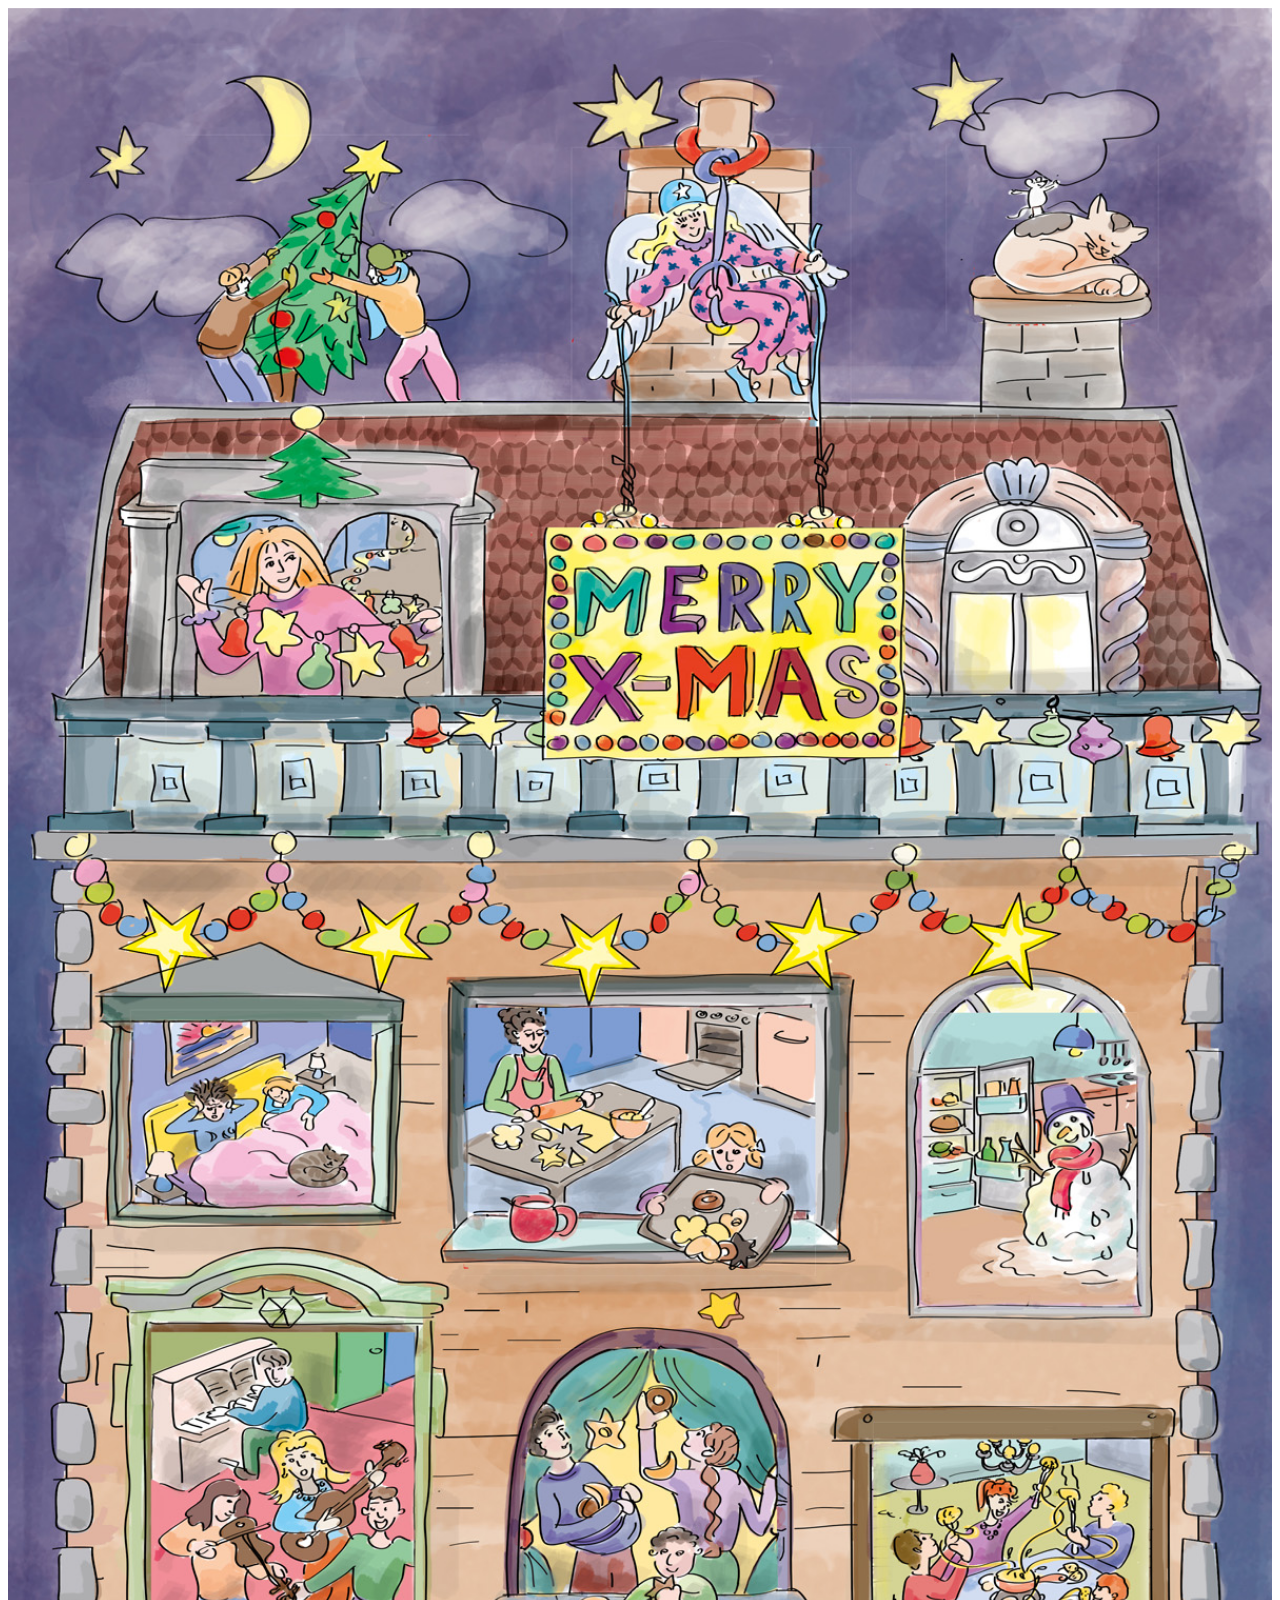
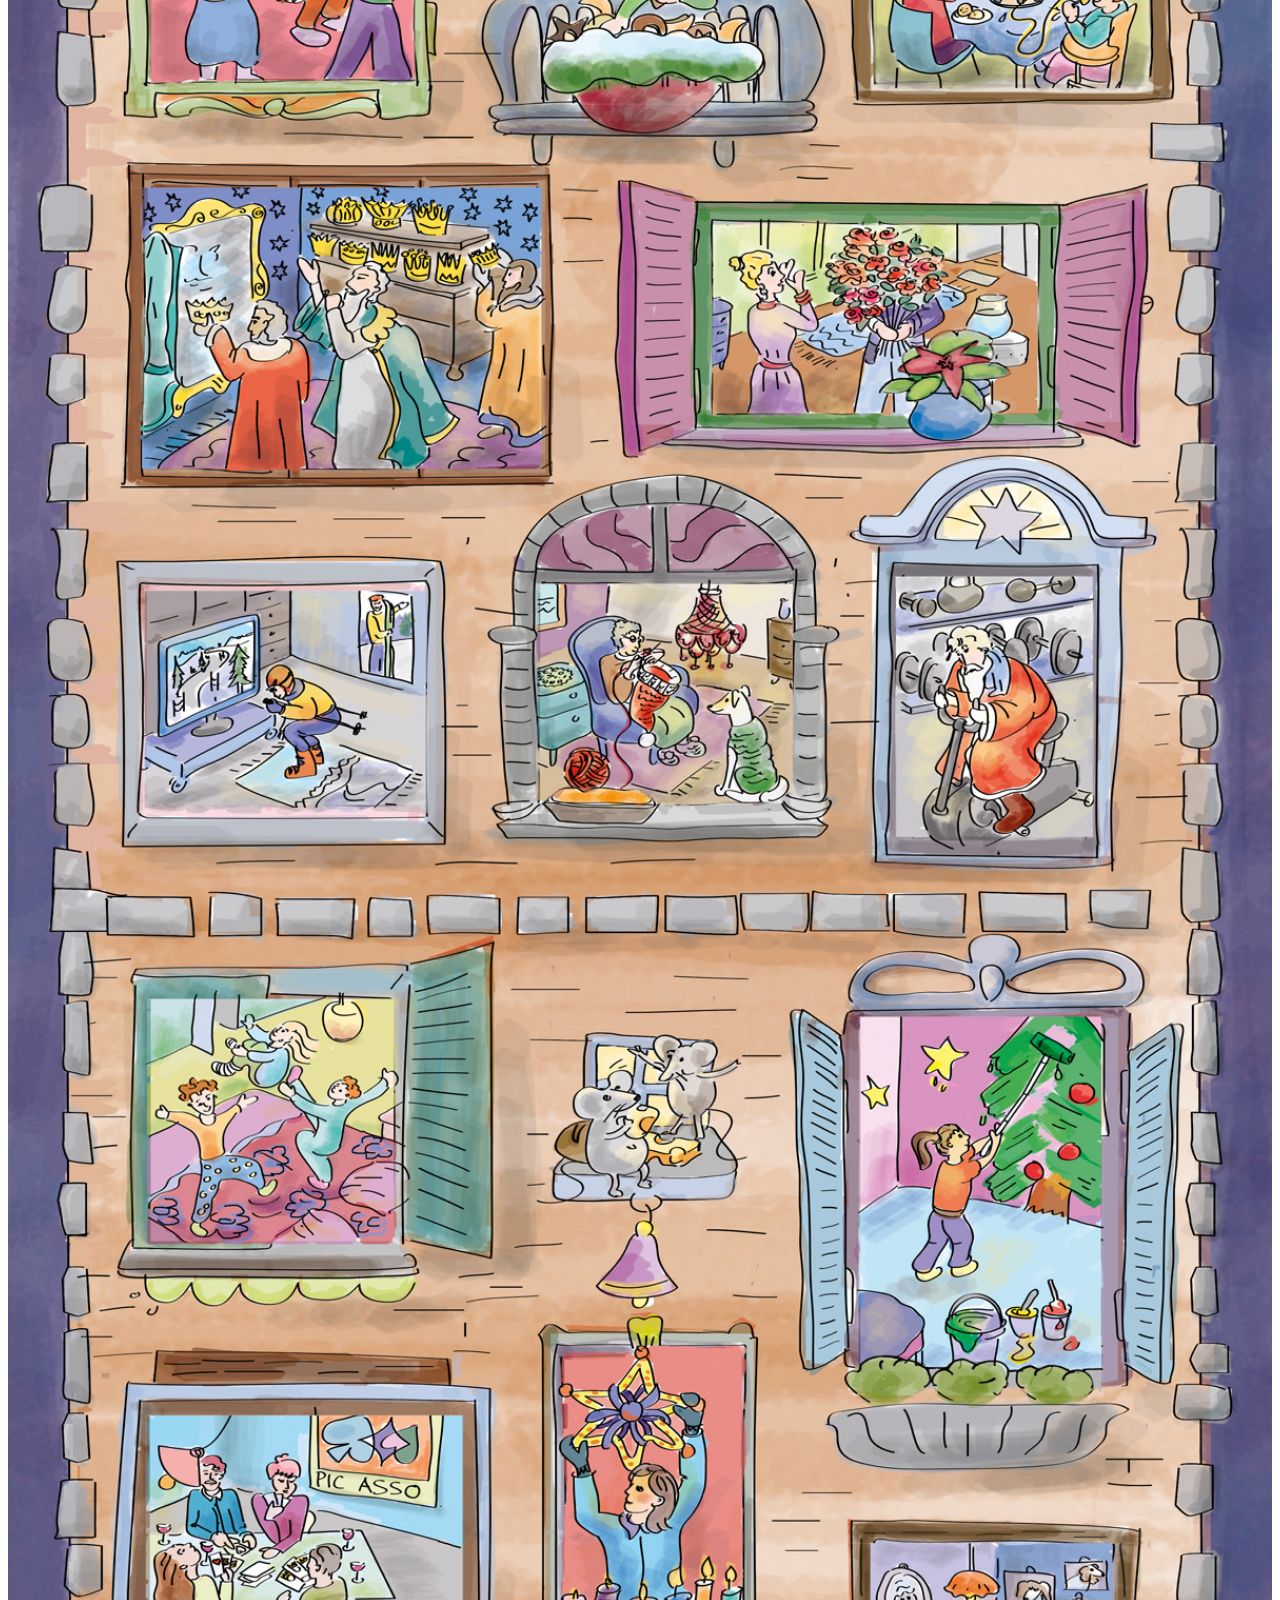
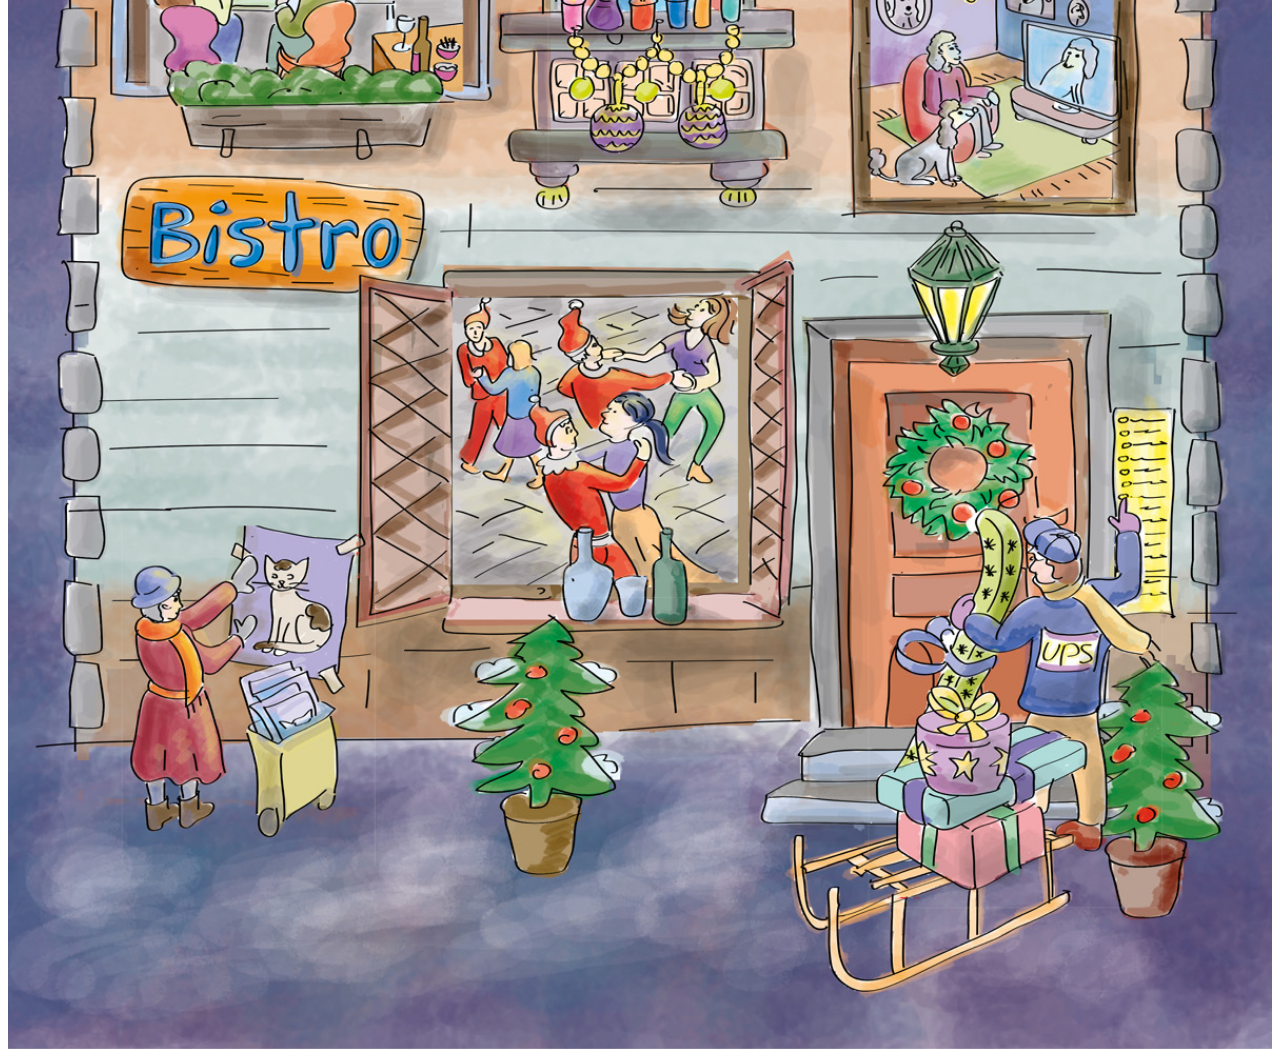
==== commit 1008022c: "fertig fertig" ====
--- a/adventskalender/index.html
+++ b/adventskalender/index.html
@@ -3,16 +3,12 @@
 <head>
     <meta charset="UTF-8">
     <meta content="width=device-width, initial-scale=1.0" name="viewport">
+    <script src="https://ajax.googleapis.com/ajax/libs/jquery/3.5.1/jquery.min.js"></script>
     <link href="./assets/styles/style.css" rel="stylesheet">
     <link href="https://fonts.googleapis.com" rel="preconnect">
     <link crossorigin href="https://fonts.gstatic.com" rel="preconnect">
     <link href="https://fonts.googleapis.com/css2?family=Handlee&display=swap" rel="stylesheet">
     <title>Adventskalender</title>
-    <script type="text/javascript">
-        let bgDay = 11;
-        let bg = bgDay + ".svg";
-    </script>
-
 </head>
 <body>
 <div class="modal" id="modal">
@@ -33,13 +29,14 @@
             <div class="storyContainer">
                 <p class="storyText" id="storyText">
                 </p>
-                <button class="spenden-button bottom" type="button">SPENDEN</button>
+                <a class="spenden-button bottom" href="https://www.reka-ferienhilfe.ch/adventskalender#spenden" target="_parent">SPENDEN</a>
             </div>
         </div>
 
     </div>
 </div>
-<button class="spenden-button float" onclick="openModal(bgDay)" type="button">Heutiges Fenster öffnen</button>
+<button class="spenden-button float" id="openToday" onclick="openModal(today)" type="button">Heutiges Fenster öffnen
+</button>
 <div class="bodyContainer">
     <div class="background-container">
         <object class="background-image" data="" id="background" type="image/svg+xml">Ihr Browser unterstützt den
@@ -47,14 +44,6 @@
         </object>
     </div>
 </div>
-<script type="text/javascript">
-    let bgImage = document.getElementById('background');
-    if (bgDay >= 25) {
-        bgImage.data = "./assets/images/bg/25.svg"
-    } else {
-        bgImage.data = "./assets/images/bg/" + bg;
-    }
-</script>
 <script src="./assets/js/text.js" type="text/javascript"></script>
 <script src="./assets/js/base.js" type="text/javascript"></script>
 </body>
--- a/adventskalender/assets/styles/style.css
+++ b/adventskalender/assets/styles/style.css
@@ -60,7 +60,7 @@
         margin: 5% auto;
         padding: 20px;
         width: 80%;
-        height: 70%;
+        height: 13%;
         border-radius: 6px;
     }
 
@@ -77,8 +77,8 @@
         display: inline-block;
         cursor: pointer;
         color: #ffffff;
-        font-size: 16px;
-        padding: 7px 25px;
+        font-size: 18px;
+        padding: 10px 50px;
         text-decoration: none;
         font-family: 'Handlee', cursive;
     }
@@ -127,10 +127,10 @@
 @media screen and (max-width: 767px) {
     .modal-content {
         background-color: antiquewhite;
-        margin: 0 auto;
+        margin: 25px auto;
         padding: 10px;
         width: 80%;
-        height: 75%;
+        height: 45%;
         border-radius: 6px;
 
     }
@@ -166,17 +166,19 @@
         display: block;
         cursor: pointer;
         color: #ffffff;
-        font-size: 14px;
-        padding: 7px 25px;
+        font-size: 16px;
+        padding: 10px 25px;
         text-decoration: none;
         font-family: 'Handlee', cursive;
+        text-align: center;
     }
 
     .bottom {
         position: relative;
         right: 0;
         left: 0;
-        margin: 0 auto;
+        margin: 25px auto;
+        width: 50%;
     }
 
     .arrow {
